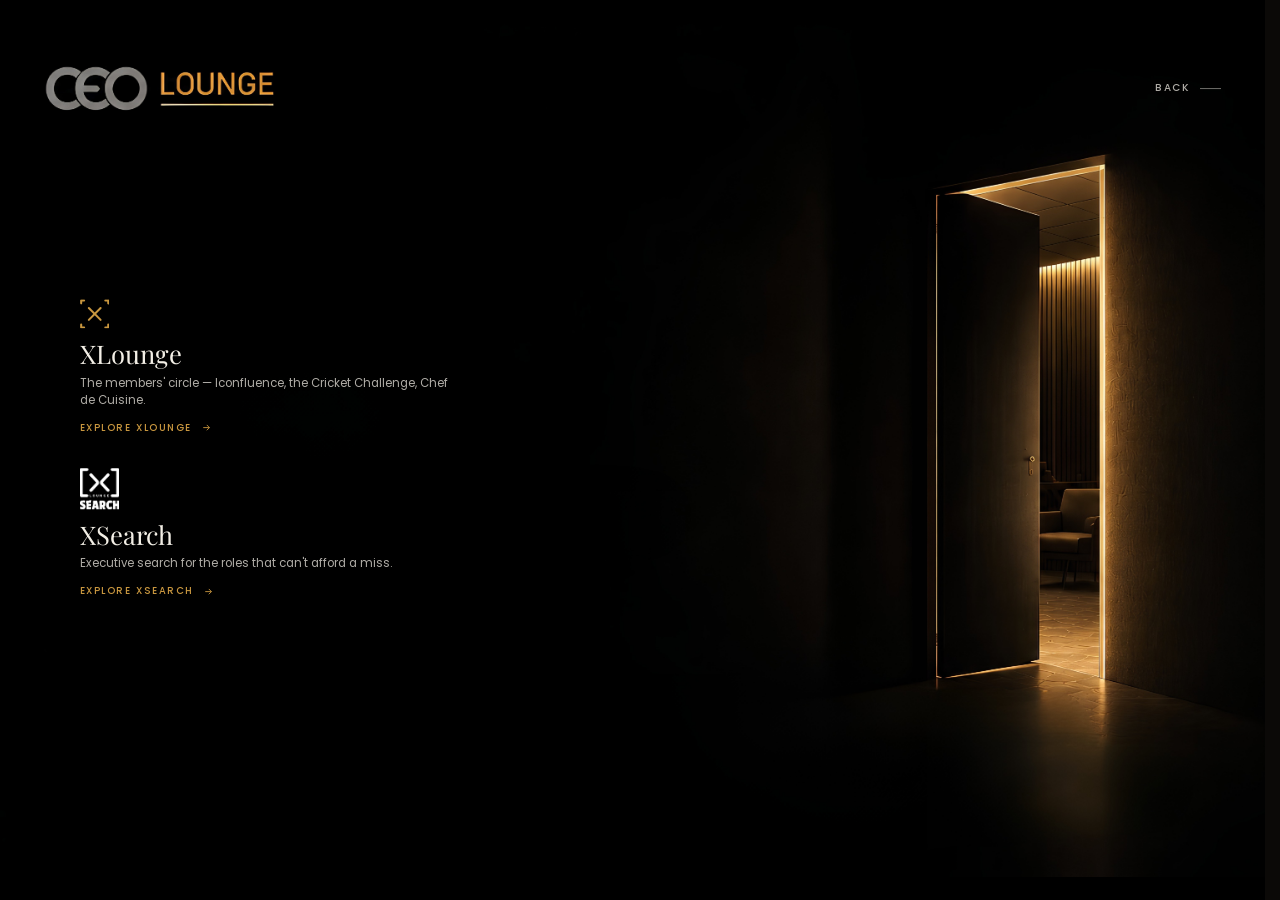
==== enter.html @ 757ca711 "Add CEO Lounge site: landing, enter, XLounge, XSearch Static four-page site with no build step.  The" ====
<!DOCTYPE html>
<html lang="en">
<head>
<meta charset="UTF-8">
<meta name="viewport" content="width=device-width, initial-scale=1.0">
<title>Enter — CEO Lounge</title>
<meta name="description" content="Choose XLounge for the members' circle, or XSearch for executive hiring.">
<link rel="preconnect" href="https://fonts.googleapis.com">
<link rel="preconnect" href="https://fonts.gstatic.com" crossorigin>
<link href="https://fonts.googleapis.com/css2?family=Playfair+Display:wght@400;500;600&family=Poppins:wght@400;500;600;700;800&display=swap" rel="stylesheet">
<link rel="stylesheet" href="css/style.css?v=10">
</head>
<body class="landing-body enter-body">

<div class="stage">
  <div class="stage-inner">

    <img class="stage-art" src="assets/images/page-bg.png" alt="CEO Lounge — a door standing open onto a lit lounge.">

    <div class="art-topbar art-topbar--enter">
      <a href="index.html" class="art-contact">Back</a>
    </div>

    <div class="choose-overlay">

      <a href="xlounge.html" class="choice">
        <span class="choice-mark">
          <svg viewBox="0 0 100 100" fill="none" stroke="currentColor" stroke-width="7" stroke-linecap="round" stroke-linejoin="round" aria-hidden="true">
            <path d="M14 4 L4 4 L4 14"/><path d="M86 4 L96 4 L96 14"/><path d="M4 86 L4 96 L14 96"/><path d="M96 86 L96 96 L86 96"/>
            <path d="M30 30 L70 70"/><path d="M70 30 L30 70"/>
          </svg>
        </span>
        <span class="choice-name">XLounge</span>
        <span class="choice-desc">The members' circle — Iconfluence, the Cricket Challenge, Chef de Cuisine.</span>
        <span class="choice-cta">Explore XLounge
          <svg viewBox="0 0 24 24" fill="none" stroke="currentColor" stroke-width="2" aria-hidden="true"><path d="M5 12h14M13 6l6 6-6 6"/></svg>
        </span>
      </a>

      <a href="xsearch.html" class="choice">
        <span class="choice-mark">
          <img src="assets/images/logo/xsearch-logo.png" alt="">
        </span>
        <span class="choice-name">XSearch</span>
        <span class="choice-desc">Executive search for the roles that can't afford a miss.</span>
        <span class="choice-cta">Explore XSearch
          <svg viewBox="0 0 24 24" fill="none" stroke="currentColor" stroke-width="2" aria-hidden="true"><path d="M5 12h14M13 6l6 6-6 6"/></svg>
        </span>
      </a>

    </div>

  </div>
</div>

<script src="js/main.js?v=3"></script>
</body>
</html>
---- css/style.css ----
/* ==========================================================================
   CEO LOUNGE — design system
   Dark, brass-gold, editorial. Shared across every page in this project.
   ========================================================================== */

:root {
  --ink: #0b0907;
  --ink-2: #16120d;
  --ink-3: #201a13;
  --gold: #c9973f;
  --gold-soft: rgba(201, 151, 63, 0.35);
  --paper: #f3efe6;
  --paper-dim: rgba(243, 239, 230, 0.72);
  --paper-faint: rgba(243, 239, 230, 0.45);
  --gray: #9d998f;

  --font-serif: 'Playfair Display', Georgia, 'Times New Roman', serif;
  --font-sans: 'Poppins', 'Inter', -apple-system, BlinkMacSystemFont, sans-serif;

  --container: 1180px;

  /* Usable viewport width, which the artwork is sized from. `scrollbar-gutter:
     stable` on <html> above makes this consistent between pages that scroll
     and pages that don't — without it the landing measured ~15px wider than
     XLounge/XSearch and rendered the artwork ~3% larger. */
  --vw: 100vw;
}

* , *::before, *::after { box-sizing: border-box; }
/* Reserve the scrollbar gutter on every page, including the ones that don't
   scroll. Otherwise a non-scrolling page (the landing) has ~15px more usable
   width than a scrolling one (XLounge/XSearch), and the artwork — which is
   sized from that width — renders ~3% larger there. `overflow: hidden` still
   makes an element a scroll container, so the gutter is reserved there too. */
html { scroll-behavior: smooth; scrollbar-gutter: stable; }
body {
  margin: 0;
  background: var(--ink);
  color: var(--paper);
  font-family: var(--font-sans);
  font-size: 16px;
  line-height: 1.6;
  -webkit-font-smoothing: antialiased;
}
a { color: inherit; text-decoration: none; }
img, svg { max-width: 100%; display: block; }
h1, h2, h3, h4 { margin: 0; font-weight: 400; }
p { margin: 0; }
button { font-family: inherit; }

.container {
  max-width: var(--container);
  margin: 0 auto;
  padding: 0 32px;
}

/* On the artwork pages the container is left-aligned to the artwork's own
   text column instead of being centred in the viewport, so copy starts in
   the same place as the baked text on the landing. The indent already
   accounts for the container's 32px padding. */
.site-bg .container {
  margin-left: var(--content-indent);
  margin-right: 0;
  max-width: min(var(--container), calc(100% - var(--content-indent)));
}

/* ---------- shared background — the branded door artwork ----------
   Every page except the landing sits on this, laid out to match the landing
   and enter screens exactly: same fit, and centred in the first viewport
   rather than anchored to a corner, so the baked CEO LOUNGE mark lands at
   the same place on all four pages. Because the artwork's left two-thirds is
   pure black (measured max luminance 3-5), no scrim is needed for
   legibility — and a scrim would have dimmed the baked logo. Contrast for
   content that lands over the lit doorway is handled per component instead
   (cards, rows and bands carry their own translucent backing). */
.site-bg {
  position: relative;
  min-height: 100vh;
  background: #030202;
  overflow: hidden;
  /* The rendered artwork box — the SAME fit the landing uses, so the door
     reads at an identical size on every page. */
  --art-w: min(var(--vw), calc(100vh * 1.499));
  --art-h: min(100vh, calc(var(--vw) / 1.499));
  /* Where the artwork's own copy begins: 6.8% in from its left edge, the
     same margin the baked text on the landing sits at. Content is indented
     to this line so type starts in the same column across all pages. */
  --content-left: calc((100% - var(--art-w)) / 2 + var(--art-w) * 0.068);
  --content-indent: max(0px, calc(var(--content-left) - 32px));
  /* One typographic unit = 1% of the artwork width, floored so body copy
     stays readable on small screens. Shared with the landing/enter stage. */
  --u: max(10px, calc(var(--art-w) / 100));
}
/* The artwork sits in the first viewport and scrolls away with the page. It
   is deliberately NOT viewport-fixed: the baked logo would otherwise stay
   pinned in the corner and collide with content scrolling past it. */
.site-bg::before {
  content: '';
  position: absolute;
  top: calc((100vh - var(--art-h)) / 2);
  left: calc((100% - var(--art-w)) / 2);
  width: var(--art-w);
  height: var(--art-h);
  z-index: 0;
  background-image: url('../assets/images/page-bg.png');
  background-size: 100% 100%;   /* box ratio equals the image ratio */
  background-position: left top;
  background-repeat: no-repeat;
  pointer-events: none;
}
/* The artwork's bottom and right edges carry the lit floor and doorway
   (measured max luminance 251, against 1 on the left), so fitting the whole
   image would end it in a hard bright cut against the page black. Fade both
   of those edges out; the left and top edges are already black. */
.site-bg::after {
  content: '';
  position: absolute;
  top: calc((100vh - var(--art-h)) / 2);
  left: calc((100% - var(--art-w)) / 2);
  width: var(--art-w);
  height: var(--art-h);
  z-index: 0;
  pointer-events: none;
  background:
    linear-gradient(180deg, rgba(3,2,2,0) calc(100% - 96px), #030202 100%),
    linear-gradient(90deg, rgba(3,2,2,0) calc(100% - 88px), #030202 100%);
}

/* ---------- real XSearch logo (white lockup, for dark grounds) ----------
   Sits in the hero, not the top-left corner: the baked CEO LOUNGE mark in
   the background artwork already owns that spot. */
.xsearch-logo img { height: 64px; width: auto; }
.xsearch-logo--hero { display: inline-block; margin-bottom: 26px; }
.xsearch-logo--hero img { height: max(64px, 6.4em); }   /* tracks the hero's --u */
.choose-mark--img img { height: 96px; width: auto; }

/* ==========================================================================
   LANDING — full-bleed composed artwork.
   All headline copy lives inside the image; only the Enter and Contact
   links are real DOM. The stage below reproduces `object-fit: cover`
   geometry as a real box, so overlay links stay locked to the artwork
   at every viewport size instead of drifting as the image crops.
   ========================================================================== */
:root { --art-ar: 1.499; }         /* 1535 / 1024 */

html:has(.landing-body), .landing-body { height: 100%; overflow: hidden; }

.stage {
  position: absolute;
  inset: 0;
  /* Matches the artwork's own perimeter, which is pure black (measured max
     luminance 1-13 on all four edges), so the fit is seamless. */
  background: #000;
  overflow: hidden;
}
.stage-inner {
  position: absolute;
  top: 50%;
  left: 50%;
  transform: translate(-50%, -50%);
  /* Fit the whole artwork: never crop, because every word of copy is baked
     into the image. A `cover` fill would slice the logo and the feature row
     off on a 16:9 display. */
  width: min(var(--vw), calc(100vh * var(--art-ar)));
  height: min(100vh, calc(var(--vw) / var(--art-ar)));
  /* 1% of artwork width — overlay links size in em so they scale with the art.
     Floored at 9px so Enter/Contact stay legible when the artwork is small. */
  font-size: max(9px, calc(min(var(--vw), 100vh * var(--art-ar)) / 100));
}
.stage-art {
  width: 100%;
  height: 100%;
  display: block;
  object-fit: fill; /* box ratio equals the image ratio, so no distortion */
}

/* --- overlay links, positioned in % of the artwork --- */
.art-topbar {
  position: absolute;
  top: 4.4%;
  left: 4%;
  right: 4%;
  height: 5.8%;
  display: flex;
  align-items: center;
  justify-content: flex-end;
}
.art-contact {
  font-family: var(--font-sans);
  font-weight: 500;
  font-size: 0.8em;
  letter-spacing: 0.18em;
  text-transform: uppercase;
  color: var(--paper-dim);
  display: inline-flex;
  align-items: center;
  gap: 0.85em;
  transition: color 0.2s ease;
}
.art-contact::after {
  content: '';
  width: 2.1em;
  height: 1px;
  background: var(--paper-faint);
  transition: background 0.2s ease;
}
.art-contact:hover { color: var(--gold); }
.art-contact:hover::after { background: var(--gold); }

.art-enter {
  position: absolute;
  left: 6.8%;
  top: 70%;
  font-family: var(--font-sans);
  font-weight: 500;
  font-size: 0.85em;
  letter-spacing: 0.28em;
  text-transform: uppercase;
  color: var(--gold);
  display: inline-flex;
  align-items: center;
  gap: 1.2em;
  padding-bottom: 0.6em;
  border-bottom: 1px solid var(--gold-soft);
  transition: gap 0.2s ease, border-color 0.2s ease;
}
.art-enter svg { width: 1.25em; height: 1.25em; }
.art-enter:hover { gap: 1.7em; border-color: var(--gold); }

.art-topbar a:focus-visible,
.art-enter:focus-visible { outline: 2px solid var(--gold); outline-offset: 6px; }

/* ---------- header / logo lockup ---------- */
/* The CEO LOUNGE mark is baked into the background artwork, so the header
   carries only its right-hand links. The baked mark's vertical centre sits
   at 7.6% of the artwork's height — and the artwork scales with the
   viewport — so the header is padded off that same measure, keeping the
   links on the logo's optical line at every aspect ratio. */
.site-header {
  position: relative;
  z-index: 3;
  /* --art-h is inherited from .site-bg, so the links track the artwork's
     rendered height. The artwork is centred in the first viewport, so the
     offset above it counts toward the baked logo's line as well. */
  padding: calc((100vh - var(--art-h)) / 2 + var(--art-h) * 0.0762 - 10px) 0 26px;
}
.site-header .container {
  display: flex;
  align-items: center;
  justify-content: flex-end;
  gap: 28px;
}
.brand-ceo {
  display: inline-flex;
  align-items: baseline;
  gap: 12px;
}
.brand-ceo .mark {
  font-family: var(--font-sans);
  font-weight: 800;
  font-size: 1.6rem;
  letter-spacing: 0.01em;
  color: var(--gray);
}
.brand-ceo .word {
  font-family: var(--font-sans);
  font-weight: 500;
  font-size: 0.95rem;
  letter-spacing: 0.3em;
  color: var(--gold);
  border-bottom: 1px solid var(--gold);
  padding-bottom: 4px;
}
.top-link {
  font-family: var(--font-sans);
  font-size: 0.75rem;
  font-weight: 500;
  letter-spacing: 0.18em;
  text-transform: uppercase;
  color: var(--paper-dim);
  display: inline-flex;
  align-items: center;
  gap: 12px;
  transition: color 0.2s ease;
}
.top-link::after {
  content: '';
  width: 26px; height: 1px;
  background: var(--paper-faint);
}
.top-link:hover { color: var(--gold); }
.top-link:hover::after { background: var(--gold); }
.top-link--back::after { display: none; content: none; }
.top-link--back::before {
  content: '\2190';
  margin-right: -2px;
}
.top-nav { display: flex; align-items: center; gap: 32px; }

/* ---------- brand mark: bracket-X, tinted per sub-brand ---------- */
.brand-mark {
  display: inline-flex;
  align-items: center;
  gap: 12px;
}
.brand-mark .mark-glyph { width: 32px; height: 32px; flex-shrink: 0; }
.brand-mark .mark-glyph svg { width: 100%; height: 100%; }
.brand-mark .mark-word {
  font-family: var(--font-sans);
  font-weight: 500;
  font-size: 0.95rem;
  letter-spacing: 0.28em;
  text-transform: uppercase;
}
.brand-mark--gold { color: var(--gold); }
.brand-mark--white { color: var(--paper); }

/* ---------- hero ----------
   Hero type is sized in `em` off --u (1% of the artwork width), the same
   unit the landing's baked headline was set at, so the headline matches
   across pages instead of running ~50% larger from its old 5vw rule. The
   max() floors keep everything readable once the artwork gets small. */
.hero {
  position: relative;
  min-height: 82vh;
  display: flex;
  flex-direction: column;
  justify-content: center;
  font-size: var(--u);
}
.hero .container { position: relative; z-index: 1; padding: 40px 32px 64px; }
.hero-eyebrow {
  font-family: var(--font-sans);
  font-size: max(0.7rem, 0.75em);
  letter-spacing: 0.22em;
  text-transform: uppercase;
  color: var(--gold);
  margin-bottom: 20px;
  display: block;
}
.hero h1 {
  font-family: var(--font-serif);
  font-size: max(2rem, 4em);
  line-height: 1.14;
  max-width: 15ch;
  color: var(--paper);
  margin-bottom: 26px;
}
.hero h1 .accent { color: var(--gold); display: block; }
.hero-rule { width: 46px; height: 1px; background: rgba(243,239,230,0.3); margin-bottom: 24px; }
.hero .lede {
  max-width: 48ch;
  color: var(--paper-dim);
  font-size: max(1rem, 1.15em);
  margin-bottom: 40px;
}
.enter-link {
  font-family: var(--font-sans);
  font-weight: 500;
  font-size: max(0.75rem, 0.8em);
  letter-spacing: 0.28em;
  text-transform: uppercase;
  color: var(--gold);
  display: inline-flex;
  align-items: center;
  gap: 16px;
  padding-bottom: 8px;
  border-bottom: 1px solid var(--gold-soft);
  transition: gap 0.2s ease, border-color 0.2s ease;
}
.enter-link:hover { gap: 22px; border-color: var(--gold); }
.enter-link svg { width: 16px; height: 16px; }

/* ---------- four-up feature row (home) ---------- */
.feature-row {
  position: relative;
  z-index: 1;
  border-top: 1px solid rgba(243,239,230,0.1);
  padding: 34px 32px;
  display: grid;
  grid-template-columns: repeat(4, 1fr);
  gap: 36px;
}
.feature-row.container { padding-left: 32px; padding-right: 32px; }
.feature {
  display: flex;
  gap: 14px;
  align-items: flex-start;
}
.feature .f-icon { color: var(--gold); flex-shrink: 0; width: 20px; height: 20px; margin-top: 3px; }
.feature h4 {
  font-family: var(--font-sans);
  font-size: 0.72rem;
  letter-spacing: 0.16em;
  text-transform: uppercase;
  color: var(--gold);
  margin-bottom: 8px;
}
.feature p { font-size: 0.85rem; color: var(--paper-faint); }
@media (max-width: 900px) { .feature-row { grid-template-columns: repeat(2, 1fr); } }
@media (max-width: 560px) { .feature-row { grid-template-columns: 1fr; } }

/* ---------- XLounge: initiative logo row ---------- */
.initiative-row {
  position: relative;
  z-index: 1;
  border-top: 1px solid rgba(243,239,230,0.1);
  background: rgba(6,5,4,0.58);
}
.initiative-row .container {
  display: grid;
  grid-template-columns: repeat(4, 1fr);
  padding: 0 32px;
}
.initiative-item {
  display: flex;
  align-items: center;
  gap: 14px;
  padding: 30px 22px;
  border-left: 1px solid rgba(243,239,230,0.1);
  transition: background 0.15s ease;
}
.initiative-item:first-child { border-left: none; padding-left: 0; }
.initiative-item:hover { background: rgba(201,151,63,0.06); }
.initiative-item .init-icon { color: var(--gold); flex-shrink: 0; width: 26px; height: 26px; }
.initiative-item .init-text h4 {
  font-family: var(--font-sans);
  font-size: 0.72rem;
  letter-spacing: 0.14em;
  text-transform: uppercase;
  color: var(--paper);
  margin-bottom: 4px;
}
.initiative-item .init-text span {
  display: block;
  font-size: 0.62rem;
  letter-spacing: 0.1em;
  text-transform: uppercase;
  color: var(--paper-faint);
}
@media (max-width: 900px) {
  .initiative-row .container { grid-template-columns: repeat(2, 1fr); padding: 0 32px; }
  .initiative-item:nth-child(3) { border-left: none; }
}
@media (max-width: 560px) {
  .initiative-row .container { grid-template-columns: 1fr; }
  .initiative-item { border-left: none !important; border-top: 1px solid rgba(243,239,230,0.1); padding-left: 0; }
  .initiative-item:first-child { border-top: none; }
}

/* ---------- sections below the fold ---------- */
section.block { padding: 96px 0; position: relative; z-index: 1; }
.block-head { max-width: 60ch; margin-bottom: 48px; }
.eyebrow {
  font-family: var(--font-sans);
  font-size: 0.72rem;
  letter-spacing: 0.2em;
  text-transform: uppercase;
  color: var(--gold);
  display: inline-flex;
  align-items: center;
  gap: 12px;
  margin-bottom: 18px;
}
.eyebrow::before { content: ''; width: 26px; height: 1px; background: var(--gold); }
.block-head h2 {
  font-family: var(--font-serif);
  font-size: clamp(1.7rem, 3.2vw, 2.5rem);
  color: var(--paper);
  margin-bottom: 16px;
}
.block-head p { color: var(--paper-dim); font-size: 1.02rem; max-width: 62ch; }

.grid { display: grid; gap: 26px; }
.grid-3 { grid-template-columns: repeat(3, 1fr); }
.grid-4 { grid-template-columns: repeat(4, 1fr); }
@media (max-width: 900px) { .grid-3, .grid-4 { grid-template-columns: repeat(2, 1fr); } }
@media (max-width: 560px) { .grid-3, .grid-4 { grid-template-columns: 1fr; } }

.card {
  background: rgba(6,5,4,0.62);
  border: 1px solid rgba(243,239,230,0.1);
  border-radius: 2px;
  padding: 30px;
}
.card h3 { font-family: var(--font-sans); font-weight: 600; font-size: 1.05rem; color: var(--paper); margin-bottom: 12px; }
.card p { color: var(--paper-dim); font-size: 0.92rem; }

/* ---------- pillar row (XSearch approach) ---------- */
.pillar-row {
  position: relative;
  z-index: 1;
  border-top: 1px solid rgba(243,239,230,0.1);
  background: rgba(6,5,4,0.52);
  padding: 32px 32px 24px;
  display: grid;
  grid-template-columns: repeat(4, 1fr);
  gap: 32px;
  margin-top: 48px;
}
.pillar { display: flex; gap: 14px; align-items: flex-start; }
.pillar .p-icon { color: var(--gold); flex-shrink: 0; width: 20px; height: 20px; margin-top: 3px; }
.pillar h4 { font-family: var(--font-sans); font-size: 0.72rem; letter-spacing: 0.16em; text-transform: uppercase; color: var(--gold); margin-bottom: 8px; }
.pillar p { font-size: 0.85rem; color: var(--paper-faint); }
@media (max-width: 900px) { .pillar-row { grid-template-columns: repeat(2, 1fr); } }
@media (max-width: 560px) { .pillar-row { grid-template-columns: 1fr; } }

/* ---------- buttons ---------- */
.btn {
  display: inline-flex;
  align-items: center;
  gap: 10px;
  padding: 15px 30px;
  font-family: var(--font-sans);
  font-size: 0.75rem;
  font-weight: 500;
  letter-spacing: 0.16em;
  text-transform: uppercase;
  border: 1px solid transparent;
  border-radius: 2px;
  cursor: pointer;
  transition: transform 0.15s ease, background 0.15s ease, color 0.15s ease, border-color 0.15s ease;
}
.btn-primary { background: var(--gold); color: var(--ink); }
.btn-primary:hover { background: #d9a94f; transform: translateY(-1px); }
.btn-outline { background: transparent; color: var(--paper); border-color: rgba(243,239,230,0.35); }
.btn-outline:hover { border-color: var(--gold); color: var(--gold); transform: translateY(-1px); }
.actions { display: flex; gap: 16px; flex-wrap: wrap; }

/* ---------- CTA band ---------- */
.cta-band {
  position: relative;
  z-index: 1;
  background: rgba(22,18,13,0.72);
  border-top: 1px solid rgba(243,239,230,0.08);
  padding: 88px 0;
  text-align: center;
}
.cta-band h2 { font-family: var(--font-serif); font-size: clamp(1.6rem, 3.4vw, 2.3rem); color: var(--paper); max-width: 22ch; margin: 0 auto 32px; }
.cta-band .eyebrow { justify-content: center; }

/* ---------- footer ---------- */
.site-footer {
  position: relative;
  z-index: 1;
  padding: 32px 0;
  border-top: 1px solid rgba(243,239,230,0.08);
  background: rgba(6,5,4,0.62);
}
.site-footer .container {
  display: flex;
  align-items: center;
  justify-content: space-between;
  flex-wrap: wrap;
  gap: 16px;
  font-size: 0.8rem;
  color: var(--paper-faint);
}
.site-footer a { color: var(--gold); }

/* ==========================================================================
   CHOOSE SCREEN (enter.html)
   Built on the landing page's stage, so the artwork sits at exactly the same
   size and position on both — same fit, same centring, so the baked logo
   lands in the same place. The choices are laid straight onto the artwork's
   black left field with NO panel fill behind them: any translucent backing
   tints the photograph and discolours it.
   ========================================================================== */

/* This artwork's baked logo centres at 7.62% of its height (the landing's is
   at 7.3%), so the top bar gets its own offset here. */
.art-topbar--enter { top: 4.72%; }

/* Slightly higher type floor than the landing, whose copy is baked into the
   image — this page's copy is live text and has to stay readable. The floor
   only bites on small viewports, where it makes the overlay large relative
   to the artwork, so the spacing below is kept tight to compensate. */
.enter-body .stage-inner {
  font-size: max(10px, calc(min(var(--vw), 100vh * var(--art-ar)) / 100));
}

.choose-overlay {
  position: absolute;
  left: 6.8%;
  top: 50%;
  transform: translateY(-50%);
  width: 60%;
  display: flex;
  flex-direction: column;
  gap: 2.4em;
}
.choice { display: block; }
.choice-mark { display: block; margin-bottom: 0.85em; color: var(--gold); }
.choice-mark svg { width: 2.3em; height: 2.3em; display: block; }
.choice-mark img { height: 3.2em; width: auto; display: block; }
.choice-name {
  display: block;
  font-family: var(--font-serif);
  font-size: 2em;
  line-height: 1.1;
  color: var(--paper);
  margin-bottom: 0.3em;
}
.choice-desc {
  display: block;
  font-size: 0.9em;
  line-height: 1.45;
  color: var(--paper-dim);
  max-width: 32em;
  margin-bottom: 0.7em;
}
.choice-cta {
  display: inline-flex;
  align-items: center;
  gap: 0.9em;
  font-size: 0.76em;
  font-weight: 500;
  letter-spacing: 0.16em;
  text-transform: uppercase;
  color: var(--gold);
  transition: gap 0.2s ease;
}
.choice-cta svg { width: 1.1em; height: 1.1em; }
.choice:hover .choice-cta { gap: 1.5em; }
.choice:hover .choice-name { color: var(--gold); }
.choice:focus-visible { outline: 2px solid var(--gold); outline-offset: 10px; }

.text-center { text-align: center; }
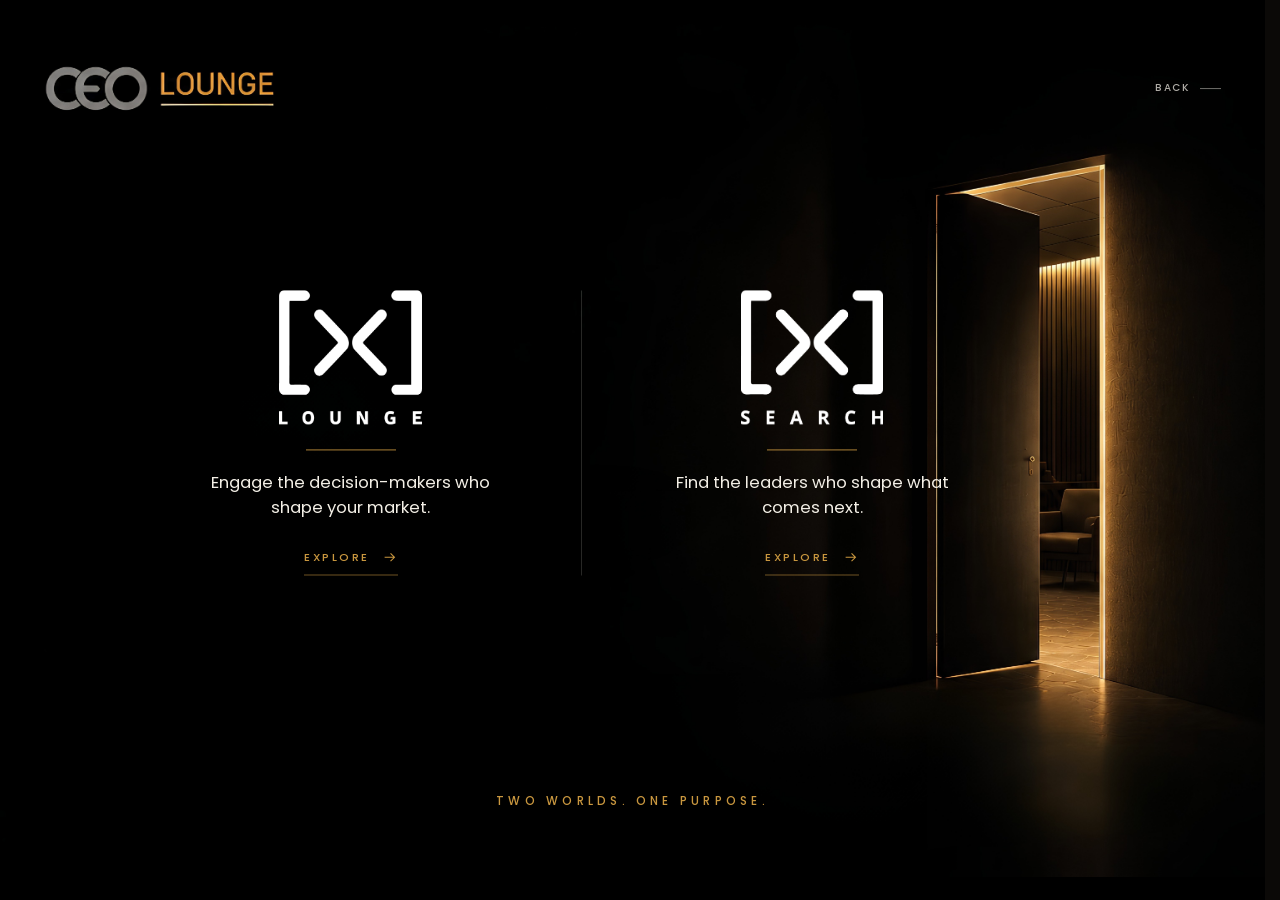
==== commit dbe8f317: "Redesign enter and X Lounge pages to the new brand direction Enter screen: two panels split across t" ====
--- a/enter.html
+++ b/enter.html
@@ -4,11 +4,11 @@
 <meta charset="UTF-8">
 <meta name="viewport" content="width=device-width, initial-scale=1.0">
 <title>Enter — CEO Lounge</title>
-<meta name="description" content="Choose XLounge for the members' circle, or XSearch for executive hiring.">
+<meta name="description" content="Two worlds. One purpose. X Lounge engages the decision-makers who shape your market; X Search finds the leaders who shape what comes next.">
 <link rel="preconnect" href="https://fonts.googleapis.com">
 <link rel="preconnect" href="https://fonts.gstatic.com" crossorigin>
 <link href="https://fonts.googleapis.com/css2?family=Playfair+Display:wght@400;500;600&family=Poppins:wght@400;500;600;700;800&display=swap" rel="stylesheet">
-<link rel="stylesheet" href="css/style.css?v=10">
+<link rel="stylesheet" href="css/style.css?v=11">
 </head>
 <body class="landing-body enter-body">
 
@@ -21,34 +21,29 @@
       <a href="index.html" class="art-contact">Back</a>
     </div>
 
-    <div class="choose-overlay">
+    <div class="split">
 
-      <a href="xlounge.html" class="choice">
-        <span class="choice-mark">
-          <svg viewBox="0 0 100 100" fill="none" stroke="currentColor" stroke-width="7" stroke-linecap="round" stroke-linejoin="round" aria-hidden="true">
-            <path d="M14 4 L4 4 L4 14"/><path d="M86 4 L96 4 L96 14"/><path d="M4 86 L4 96 L14 96"/><path d="M96 86 L96 96 L86 96"/>
-            <path d="M30 30 L70 70"/><path d="M70 30 L30 70"/>
-          </svg>
-        </span>
-        <span class="choice-name">XLounge</span>
-        <span class="choice-desc">The members' circle — Iconfluence, the Cricket Challenge, Chef de Cuisine.</span>
-        <span class="choice-cta">Explore XLounge
-          <svg viewBox="0 0 24 24" fill="none" stroke="currentColor" stroke-width="2" aria-hidden="true"><path d="M5 12h14M13 6l6 6-6 6"/></svg>
+      <a href="xlounge.html" class="split-choice">
+        <img class="split-logo" src="assets/images/logo/xlounge-logo-white.png" alt="X Lounge">
+        <span class="split-rule"></span>
+        <span class="split-desc">Engage the decision-makers who shape your market.</span>
+        <span class="split-cta">Explore
+          <svg viewBox="0 0 24 24" fill="none" stroke="currentColor" stroke-width="1.6" aria-hidden="true"><path d="M4 12h15M13 6l6 6-6 6"/></svg>
         </span>
       </a>
 
-      <a href="xsearch.html" class="choice">
-        <span class="choice-mark">
-          <img src="assets/images/logo/xsearch-logo.png" alt="">
-        </span>
-        <span class="choice-name">XSearch</span>
-        <span class="choice-desc">Executive search for the roles that can't afford a miss.</span>
-        <span class="choice-cta">Explore XSearch
-          <svg viewBox="0 0 24 24" fill="none" stroke="currentColor" stroke-width="2" aria-hidden="true"><path d="M5 12h14M13 6l6 6-6 6"/></svg>
+      <a href="xsearch.html" class="split-choice">
+        <img class="split-logo" src="assets/images/logo/xsearch-logo-white.png" alt="X Search">
+        <span class="split-rule"></span>
+        <span class="split-desc">Find the leaders who shape what comes next.</span>
+        <span class="split-cta">Explore
+          <svg viewBox="0 0 24 24" fill="none" stroke="currentColor" stroke-width="1.6" aria-hidden="true"><path d="M4 12h15M13 6l6 6-6 6"/></svg>
         </span>
       </a>
 
     </div>
+
+    <p class="split-tagline">Two worlds. One purpose.</p>
 
   </div>
 </div>
--- a/css/style.css
+++ b/css/style.css
@@ -579,50 +579,241 @@
   font-size: max(10px, calc(min(var(--vw), 100vh * var(--art-ar)) / 100));
 }
 
-.choose-overlay {
+/* Two panels split across the artwork, divided down the middle. Everything
+   is sized in em off the stage's --u so the whole composition scales with
+   the artwork, exactly as the landing's baked copy does. */
+/* Inset from the right so the SEARCH panel's copy stays clear of the lit
+   doorway, which begins around 73% across the artwork. */
+.split {
   position: absolute;
-  left: 6.8%;
-  top: 50%;
+  left: 10%;
+  right: 18%;
+  top: 48%;
   transform: translateY(-50%);
-  width: 60%;
+  display: grid;
+  grid-template-columns: 1fr 1fr;
+}
+.split-choice {
   display: flex;
   flex-direction: column;
-  gap: 2.4em;
-}
-.choice { display: block; }
-.choice-mark { display: block; margin-bottom: 0.85em; color: var(--gold); }
-.choice-mark svg { width: 2.3em; height: 2.3em; display: block; }
-.choice-mark img { height: 3.2em; width: auto; display: block; }
-.choice-name {
+  align-items: center;
+  text-align: center;
+  padding: 0 5%;
+}
+.split-choice + .split-choice { border-left: 1px solid rgba(243,239,230,0.16); }
+.split-logo {
+  height: 10.5em;
+  width: auto;
+  transition: transform 0.25s ease;
+}
+.split-choice:hover .split-logo { transform: translateY(-3px); }
+.split-rule {
   display: block;
+  width: 7em;
+  height: 1px;
+  background: var(--gold);
+  margin: 1.9em 0 1.7em;
+  opacity: 0.85;
+}
+.split-desc {
+  display: block;
+  font-size: max(13px, 1.3em);
+  line-height: 1.5;
+  color: var(--paper);
+  max-width: 17em;
+}
+/* margin-top:auto pins both links to the bottom of the (equal-height) grid
+   rows, so they stay on one line even when the two descriptions wrap to
+   different line counts. */
+.split-cta {
+  display: inline-flex;
+  align-items: center;
+  gap: 1.1em;
+  margin-top: auto;
+  padding-top: 2.4em;
+  padding-bottom: 0.7em;
+  border-bottom: 1px solid rgba(201,151,63,0.55);
+  font-size: max(11px, 0.88em);
+  font-weight: 500;
+  letter-spacing: 0.22em;
+  text-transform: uppercase;
+  color: var(--gold);
+  transition: gap 0.2s ease, border-color 0.2s ease;
+}
+.split-cta svg { width: 1.4em; height: 1.4em; }
+.split-choice:hover .split-cta { gap: 1.7em; border-color: var(--gold); }
+.split-choice:focus-visible { outline: 2px solid var(--gold); outline-offset: 8px; }
+
+.split-tagline {
+  position: absolute;
+  left: 0;
+  right: 0;
+  top: 90%;
+  text-align: center;
+  font-size: max(10px, 0.92em);
+  font-weight: 500;
+  letter-spacing: 0.36em;
+  text-transform: uppercase;
+  color: var(--gold);
+}
+
+@media (max-width: 620px) {
+  .split-logo { height: 8em; }
+  .split-rule { margin: 1.2em 0 1.1em; }
+  .split-cta { padding-top: 1.5em; }
+}
+
+/* ==========================================================================
+   X LOUNGE PAGE
+   ========================================================================== */
+
+/* Small brand lockup above the hero headline */
+.brand-lockup { display: inline-block; margin-bottom: 1.6em; }
+.brand-lockup img { height: max(44px, 4.2em); width: auto; }
+
+.rule-gold {
+  display: block;
+  width: 46px;
+  height: 1px;
+  background: var(--gold);
+  margin-bottom: 22px;
+}
+
+.section-head h2 {
   font-family: var(--font-serif);
-  font-size: 2em;
-  line-height: 1.1;
+  font-size: clamp(1.6rem, 2.6vw, 2.15rem);
   color: var(--paper);
-  margin-bottom: 0.3em;
-}
-.choice-desc {
-  display: block;
-  font-size: 0.9em;
-  line-height: 1.45;
-  color: var(--paper-dim);
-  max-width: 32em;
-  margin-bottom: 0.7em;
-}
-.choice-cta {
-  display: inline-flex;
-  align-items: center;
-  gap: 0.9em;
-  font-size: 0.76em;
+  margin-bottom: 20px;
+  font-weight: 400;
+}
+.section-head p { color: var(--paper-dim); max-width: 46ch; margin-bottom: 1em; }
+.section-head p:last-child { margin-bottom: 0; }
+
+/* ---------- objective: copy beside the radar mark ---------- */
+.objective {
+  display: grid;
+  grid-template-columns: 1.1fr 0.9fr;
+  gap: 56px;
+  align-items: center;
+}
+.radar { display: flex; justify-content: center; }
+.radar svg { width: min(300px, 100%); height: auto; color: var(--gold); }
+@media (max-width: 820px) {
+  .objective { grid-template-columns: 1fr; gap: 36px; }
+  .radar { order: -1; }
+}
+
+/* ---------- Inside X Lounge: four experience cards ---------- */
+.exp-grid { display: grid; grid-template-columns: repeat(4, 1fr); gap: 22px; }
+@media (max-width: 980px) { .exp-grid { grid-template-columns: repeat(2, 1fr); } }
+@media (max-width: 560px) { .exp-grid { grid-template-columns: 1fr; } }
+
+.exp-card {
+  display: flex;
+  flex-direction: column;
+  background: rgba(6,5,4,0.62);
+  border: 1px solid rgba(243,239,230,0.1);
+  border-radius: 2px;
+  overflow: hidden;
+  transition: border-color 0.2s ease, transform 0.2s ease;
+}
+.exp-card:hover { border-color: rgba(201,151,63,0.5); transform: translateY(-2px); }
+.exp-card .shot { aspect-ratio: 16 / 11; overflow: hidden; }
+.exp-card .shot img { width: 100%; height: 100%; object-fit: cover; }
+.exp-card .body { padding: 22px 22px 24px; display: flex; flex-direction: column; flex: 1; }
+.exp-card h3 {
+  font-family: var(--font-sans);
+  font-size: 0.72rem;
+  font-weight: 600;
+  letter-spacing: 0.14em;
+  text-transform: uppercase;
+  color: var(--gold);
+  margin-bottom: 14px;
+}
+.exp-card p { color: var(--paper-dim); font-size: 0.88rem; line-height: 1.55; margin-bottom: 20px; }
+.exp-card .watch {
+  margin-top: auto;
+  display: inline-flex;
+  align-items: center;
+  gap: 10px;
+  font-size: 0.68rem;
   font-weight: 500;
   letter-spacing: 0.16em;
   text-transform: uppercase;
   color: var(--gold);
-  transition: gap 0.2s ease;
-}
-.choice-cta svg { width: 1.1em; height: 1.1em; }
-.choice:hover .choice-cta { gap: 1.5em; }
-.choice:hover .choice-name { color: var(--gold); }
-.choice:focus-visible { outline: 2px solid var(--gold); outline-offset: 10px; }
+  border-bottom: 1px solid rgba(201,151,63,0.45);
+  padding-bottom: 6px;
+  align-self: flex-start;
+  transition: gap 0.2s ease, border-color 0.2s ease;
+}
+.exp-card .watch svg { width: 14px; height: 14px; }
+.exp-card:hover .watch { gap: 16px; border-color: var(--gold); }
+
+/* ---------- format: image beside copy ---------- */
+.format-split {
+  display: grid;
+  grid-template-columns: 1fr 1fr;
+  gap: 56px;
+  align-items: center;
+}
+.format-split .shot { border: 1px solid rgba(243,239,230,0.1); overflow: hidden; }
+.format-split .shot img { width: 100%; height: auto; display: block; }
+@media (max-width: 820px) { .format-split { grid-template-columns: 1fr; gap: 32px; } }
+
+/* ---------- contact panel ---------- */
+.contact-panel {
+  border: 1px solid rgba(201,151,63,0.35);
+  border-radius: 2px;
+  background: rgba(6,5,4,0.55);
+  padding: 40px 44px;
+  display: grid;
+  grid-template-columns: 1fr 1fr;
+  gap: 40px;
+  align-items: center;
+}
+.contact-panel h2 {
+  font-family: var(--font-serif);
+  font-size: clamp(1.4rem, 2.4vw, 1.9rem);
+  color: var(--paper);
+  margin-bottom: 10px;
+  font-weight: 400;
+}
+.contact-panel .sub { color: var(--paper-dim); font-size: 0.92rem; margin-bottom: 22px; }
+.contact-list { display: flex; flex-direction: column; gap: 16px; }
+.contact-list li { display: flex; align-items: center; gap: 14px; color: var(--paper-dim); font-size: 0.92rem; }
+.contact-list svg { width: 17px; height: 17px; color: var(--gold); flex-shrink: 0; }
+.contact-list a { color: var(--paper-dim); }
+.contact-list a:hover { color: var(--gold); }
+@media (max-width: 820px) { .contact-panel { grid-template-columns: 1fr; padding: 32px 28px; } }
+
+.link-arrow {
+  display: inline-flex;
+  align-items: center;
+  gap: 12px;
+  font-size: 0.72rem;
+  font-weight: 500;
+  letter-spacing: 0.18em;
+  text-transform: uppercase;
+  color: var(--gold);
+  border-bottom: 1px solid rgba(201,151,63,0.5);
+  padding-bottom: 7px;
+  transition: gap 0.2s ease, border-color 0.2s ease;
+}
+.link-arrow svg { width: 16px; height: 16px; }
+.link-arrow:hover { gap: 18px; border-color: var(--gold); }
+
+/* ---------- page footer ---------- */
+.page-footer {
+  position: relative;
+  z-index: 1;
+  border-top: 1px solid rgba(243,239,230,0.08);
+  margin-top: 72px;
+  padding: 26px 0;
+  background: rgba(6,5,4,0.62);
+}
+.page-footer .container { display: flex; justify-content: space-between; flex-wrap: wrap; gap: 14px; }
+.page-footer, .page-footer a { font-size: 0.78rem; color: var(--paper-faint); }
+.page-footer a:hover { color: var(--gold); }
+.page-footer .legal { display: flex; gap: 22px; align-items: center; }
 
 .text-center { text-align: center; }
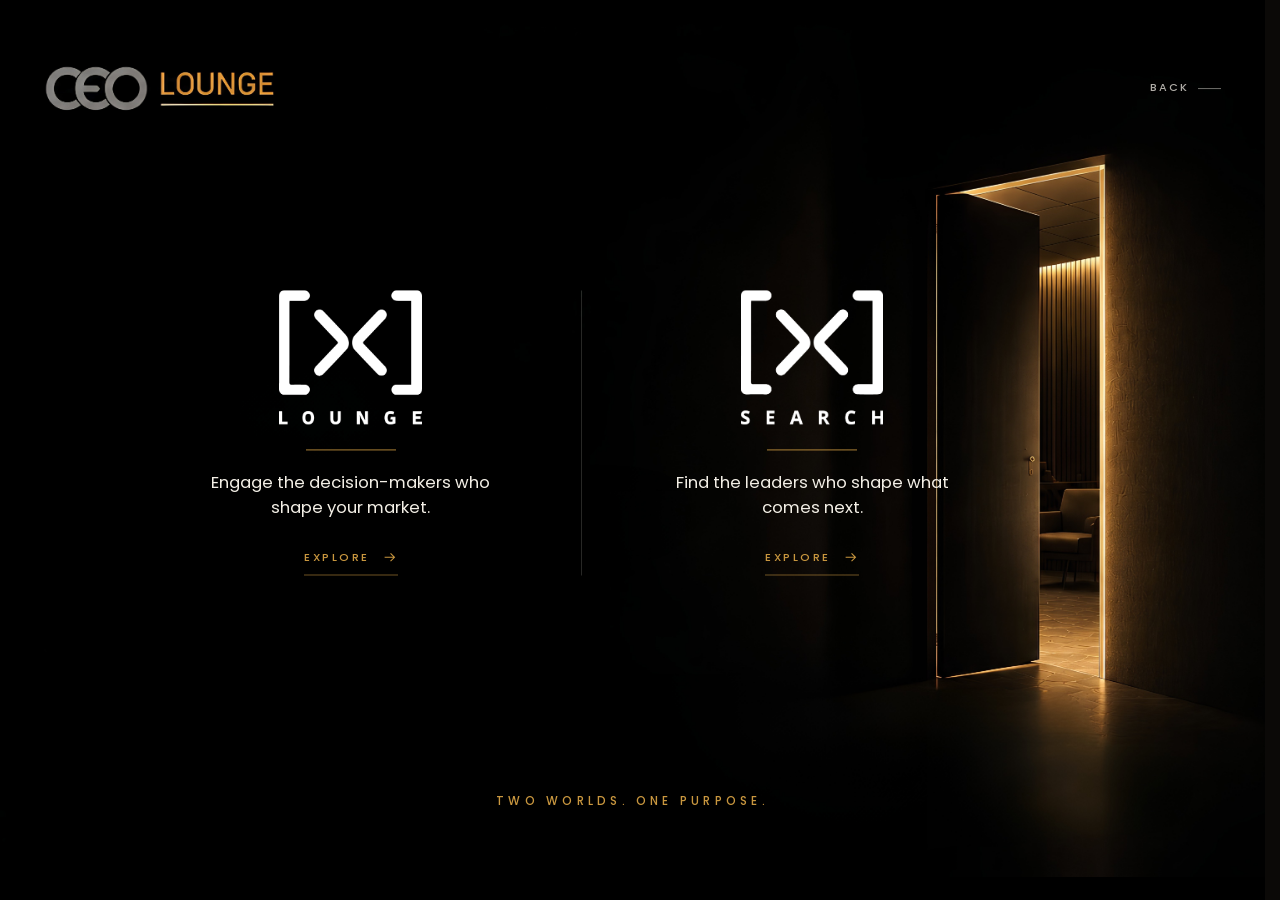
==== commit d867d72e: "Standardise the back link and align the format image to its copy The back link had drifted into two " ====
--- a/enter.html
+++ b/enter.html
@@ -8,7 +8,7 @@
 <link rel="preconnect" href="https://fonts.googleapis.com">
 <link rel="preconnect" href="https://fonts.gstatic.com" crossorigin>
 <link href="https://fonts.googleapis.com/css2?family=Playfair+Display:wght@400;500;600&family=Poppins:wght@400;500;600;700;800&display=swap" rel="stylesheet">
-<link rel="stylesheet" href="css/style.css?v=11">
+<link rel="stylesheet" href="css/style.css?v=14">
 </head>
 <body class="landing-body enter-body">
 
--- a/css/style.css
+++ b/css/style.css
@@ -185,27 +185,9 @@
   align-items: center;
   justify-content: flex-end;
 }
-.art-contact {
-  font-family: var(--font-sans);
-  font-weight: 500;
-  font-size: 0.8em;
-  letter-spacing: 0.18em;
-  text-transform: uppercase;
-  color: var(--paper-dim);
-  display: inline-flex;
-  align-items: center;
-  gap: 0.85em;
-  transition: color 0.2s ease;
-}
-.art-contact::after {
-  content: '';
-  width: 2.1em;
-  height: 1px;
-  background: var(--paper-faint);
-  transition: background 0.2s ease;
-}
-.art-contact:hover { color: var(--gold); }
-.art-contact:hover::after { background: var(--gold); }
+/* The top-right link treatment is defined once, under "top-right nav link"
+   below, and shared by .art-contact (stage pages) and .top-link (content
+   pages) so Back reads identically everywhere. */
 
 .art-enter {
   position: absolute;
@@ -242,13 +224,24 @@
   /* --art-h is inherited from .site-bg, so the links track the artwork's
      rendered height. The artwork is centred in the first viewport, so the
      offset above it counts toward the baked logo's line as well. */
-  padding: calc((100vh - var(--art-h)) / 2 + var(--art-h) * 0.0762 - 10px) 0 26px;
-}
+  padding: calc((100vh - var(--art-h)) / 2 + var(--art-h) * 0.0762) 0 26px;
+  font-size: var(--u);   /* same unit the stage pages size their link from */
+}
+/* Pinned to 4% in from the artwork's right edge — the same inset .art-topbar
+   uses on the landing and enter screens, rather than the content column's
+   right edge, which sits much further left. */
 .site-header .container {
   display: flex;
   align-items: center;
   justify-content: flex-end;
   gap: 28px;
+  max-width: none;
+  margin-right: calc((100% - var(--art-w)) / 2 + var(--art-w) * 0.04);
+  padding-right: 0;   /* the inset above already places it; .container's 32px would add to it */
+  /* The padding above puts the container's top on the baked logo's line;
+     shifting up by half its own height centres it there exactly, whatever
+     the link's rendered height turns out to be. */
+  transform: translateY(-50%);
 }
 .brand-ceo {
   display: inline-flex;
@@ -271,31 +264,36 @@
   border-bottom: 1px solid var(--gold);
   padding-bottom: 4px;
 }
-.top-link {
-  font-family: var(--font-sans);
-  font-size: 0.75rem;
+/* ---------- top-right nav link ----------
+   One treatment for every page: the label followed by a short rule, as in
+   the brand mockups. Both the stage pages (.art-contact) and the content
+   pages (.top-link) use it, and both size off the same artwork-derived unit,
+   so Back sits at the same size and position throughout. */
+.top-link,
+.art-contact {
+  font-family: var(--font-sans);
+  font-size: max(11px, 0.8em);
   font-weight: 500;
   letter-spacing: 0.18em;
   text-transform: uppercase;
   color: var(--paper-dim);
   display: inline-flex;
   align-items: center;
-  gap: 12px;
+  gap: 0.85em;
   transition: color 0.2s ease;
 }
-.top-link::after {
+.top-link::after,
+.art-contact::after {
   content: '';
-  width: 26px; height: 1px;
+  width: 2.1em;
+  height: 1px;
   background: var(--paper-faint);
-}
-.top-link:hover { color: var(--gold); }
-.top-link:hover::after { background: var(--gold); }
-.top-link--back::after { display: none; content: none; }
-.top-link--back::before {
-  content: '\2190';
-  margin-right: -2px;
-}
-.top-nav { display: flex; align-items: center; gap: 32px; }
+  transition: background 0.2s ease;
+}
+.top-link:hover,
+.art-contact:hover { color: var(--gold); }
+.top-link:hover::after,
+.art-contact:hover::after { background: var(--gold); }
 
 /* ---------- brand mark: bracket-X, tinted per sub-brand ---------- */
 .brand-mark {
@@ -750,15 +748,32 @@
 .exp-card:hover .watch { gap: 16px; border-color: var(--gold); }
 
 /* ---------- format: image beside copy ---------- */
+/* The image column stretches to the height of the copy beside it so their
+   top and bottom edges line up; centring instead left it 79px short, inset
+   ~39px at each end. The picture fills that box with `cover`. */
 .format-split {
   display: grid;
   grid-template-columns: 1fr 1fr;
   gap: 56px;
-  align-items: center;
-}
-.format-split .shot { border: 1px solid rgba(243,239,230,0.1); overflow: hidden; }
-.format-split .shot img { width: 100%; height: auto; display: block; }
-@media (max-width: 820px) { .format-split { grid-template-columns: 1fr; gap: 32px; } }
+  align-items: stretch;
+}
+.format-split .shot {
+  border: 1px solid rgba(243,239,230,0.1);
+  overflow: hidden;
+  min-height: 100%;
+}
+.format-split .shot img {
+  width: 100%;
+  height: 100%;
+  object-fit: cover;
+  object-position: center;
+  display: block;
+}
+@media (max-width: 820px) {
+  .format-split { grid-template-columns: 1fr; gap: 32px; }
+  /* stacked: no neighbouring column to match, so give it a fixed ratio */
+  .format-split .shot { min-height: 0; aspect-ratio: 16 / 7; }
+}
 
 /* ---------- contact panel ---------- */
 .contact-panel {
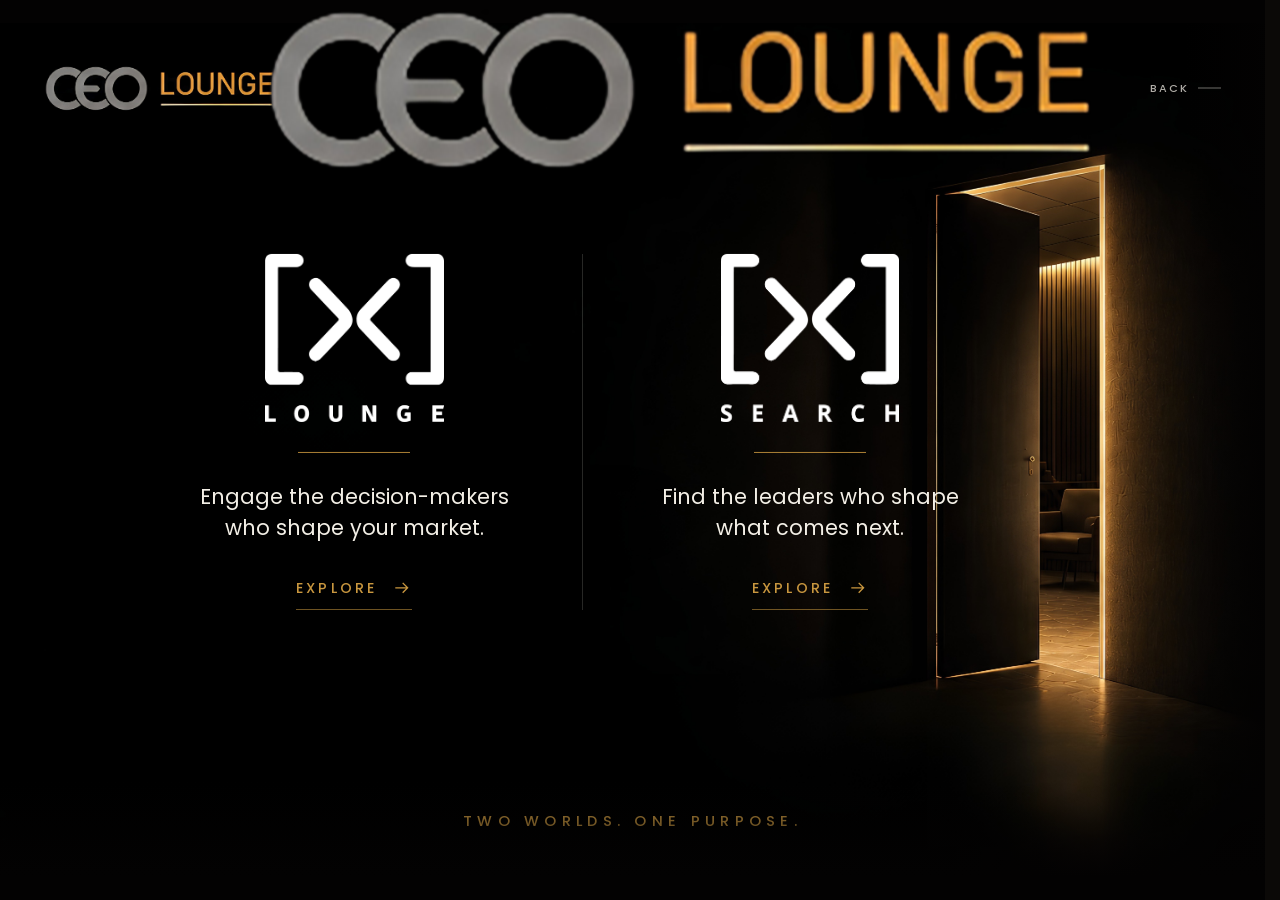
==== commit bc070e35: "Make the CEO Lounge mark a link home and reclaim the dead space Both of these came from the same cau" ====
--- a/enter.html
+++ b/enter.html
@@ -8,44 +8,49 @@
 <link rel="preconnect" href="https://fonts.googleapis.com">
 <link rel="preconnect" href="https://fonts.gstatic.com" crossorigin>
 <link href="https://fonts.googleapis.com/css2?family=Playfair+Display:wght@400;500;600&family=Poppins:wght@400;500;600;700;800&display=swap" rel="stylesheet">
-<link rel="stylesheet" href="css/style.css?v=14">
+<link rel="stylesheet" href="css/style.css?v=19">
 </head>
-<body class="landing-body enter-body">
+<body>
 
-<div class="stage">
-  <div class="stage-inner">
+<div class="site-bg site-bg--enter">
+  <header class="site-header">
+    <div class="container">
+      <a href="index.html" class="site-brand">
+        <img src="assets/images/logo/ceo-lounge-logo.png" alt="CEO Lounge — home">
+      </a>
+      <a href="index.html" class="top-link">Back</a>
+    </div>
+  </header>
 
-    <img class="stage-art" src="assets/images/page-bg.png" alt="CEO Lounge — a door standing open onto a lit lounge.">
+  <main class="enter-main">
+    <div class="container">
 
-    <div class="art-topbar art-topbar--enter">
-      <a href="index.html" class="art-contact">Back</a>
-    </div>
+      <div class="split">
 
-    <div class="split">
+        <a href="xlounge.html" class="split-choice">
+          <img class="split-logo" src="assets/images/logo/xlounge-logo-white.png" alt="X Lounge">
+          <span class="split-rule"></span>
+          <span class="split-desc">Engage the decision-makers who shape your market.</span>
+          <span class="split-cta">Explore
+            <svg viewBox="0 0 24 24" fill="none" stroke="currentColor" stroke-width="1.6" aria-hidden="true"><path d="M4 12h15M13 6l6 6-6 6"/></svg>
+          </span>
+        </a>
 
-      <a href="xlounge.html" class="split-choice">
-        <img class="split-logo" src="assets/images/logo/xlounge-logo-white.png" alt="X Lounge">
-        <span class="split-rule"></span>
-        <span class="split-desc">Engage the decision-makers who shape your market.</span>
-        <span class="split-cta">Explore
-          <svg viewBox="0 0 24 24" fill="none" stroke="currentColor" stroke-width="1.6" aria-hidden="true"><path d="M4 12h15M13 6l6 6-6 6"/></svg>
-        </span>
-      </a>
+        <a href="xsearch.html" class="split-choice">
+          <img class="split-logo" src="assets/images/logo/xsearch-logo-white.png" alt="X Search">
+          <span class="split-rule"></span>
+          <span class="split-desc">Find the leaders who shape what comes next.</span>
+          <span class="split-cta">Explore
+            <svg viewBox="0 0 24 24" fill="none" stroke="currentColor" stroke-width="1.6" aria-hidden="true"><path d="M4 12h15M13 6l6 6-6 6"/></svg>
+          </span>
+        </a>
 
-      <a href="xsearch.html" class="split-choice">
-        <img class="split-logo" src="assets/images/logo/xsearch-logo-white.png" alt="X Search">
-        <span class="split-rule"></span>
-        <span class="split-desc">Find the leaders who shape what comes next.</span>
-        <span class="split-cta">Explore
-          <svg viewBox="0 0 24 24" fill="none" stroke="currentColor" stroke-width="1.6" aria-hidden="true"><path d="M4 12h15M13 6l6 6-6 6"/></svg>
-        </span>
-      </a>
+      </div>
+
+      <p class="split-tagline">Two worlds. One purpose.</p>
 
     </div>
-
-    <p class="split-tagline">Two worlds. One purpose.</p>
-
-  </div>
+  </main>
 </div>
 
 <script src="js/main.js?v=3"></script>
--- a/css/style.css
+++ b/css/style.css
@@ -525,18 +525,6 @@
 .btn-outline:hover { border-color: var(--gold); color: var(--gold); transform: translateY(-1px); }
 .actions { display: flex; gap: 16px; flex-wrap: wrap; }
 
-/* ---------- CTA band ---------- */
-.cta-band {
-  position: relative;
-  z-index: 1;
-  background: rgba(22,18,13,0.72);
-  border-top: 1px solid rgba(243,239,230,0.08);
-  padding: 88px 0;
-  text-align: center;
-}
-.cta-band h2 { font-family: var(--font-serif); font-size: clamp(1.6rem, 3.4vw, 2.3rem); color: var(--paper); max-width: 22ch; margin: 0 auto 32px; }
-.cta-band .eyebrow { justify-content: center; }
-
 /* ---------- footer ---------- */
 .site-footer {
   position: relative;
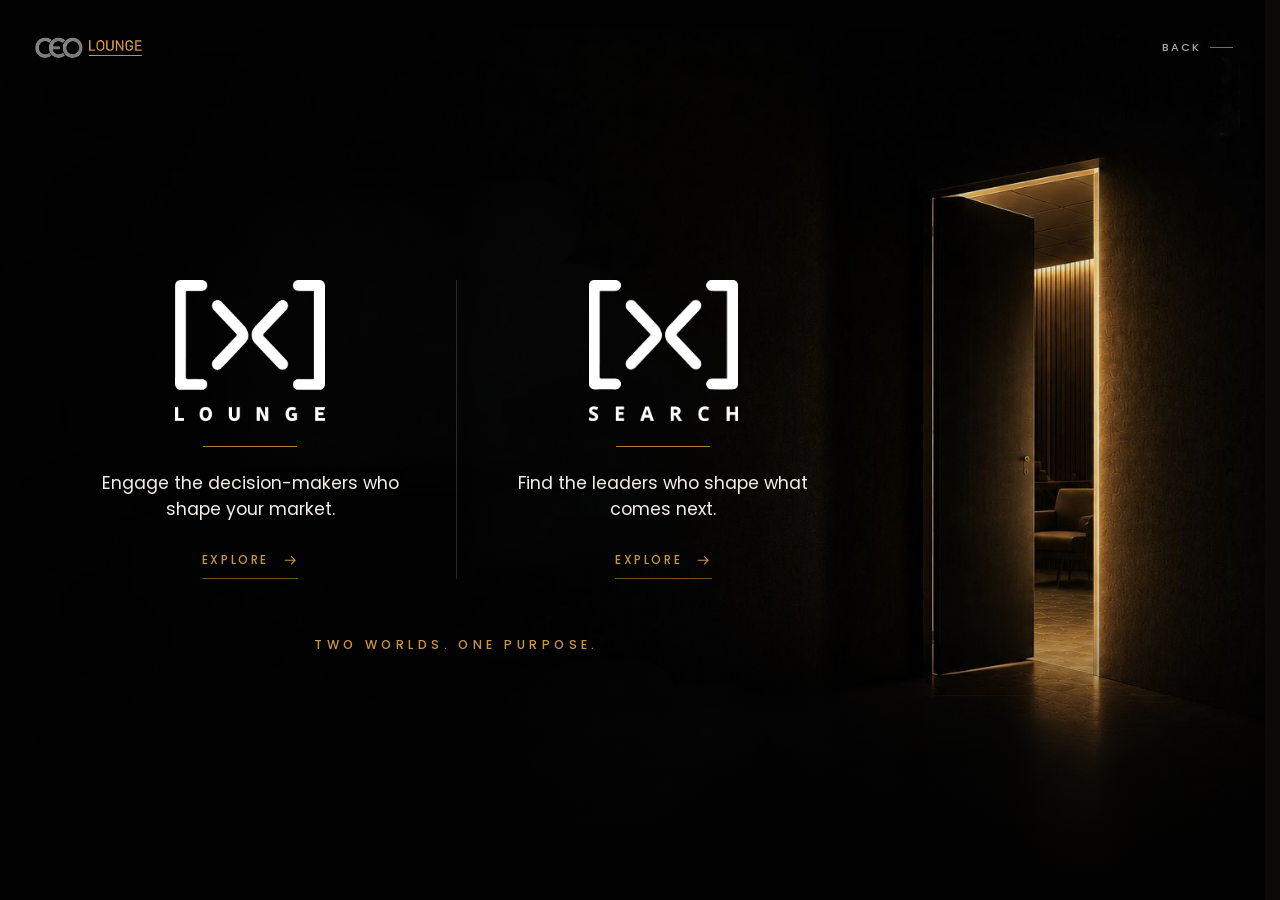
==== commit 89b6c7e7: "Replace placeholder imagery, add motion, and rework contact across the site Reviewed locally in one " ====
--- a/enter.html
+++ b/enter.html
@@ -8,7 +8,7 @@
 <link rel="preconnect" href="https://fonts.googleapis.com">
 <link rel="preconnect" href="https://fonts.gstatic.com" crossorigin>
 <link href="https://fonts.googleapis.com/css2?family=Playfair+Display:wght@400;500;600&family=Poppins:wght@400;500;600;700;800&display=swap" rel="stylesheet">
-<link rel="stylesheet" href="css/style.css?v=19">
+<link rel="stylesheet" href="css/style.css?v=37">
 </head>
 <body>
 
--- a/css/style.css
+++ b/css/style.css
@@ -17,7 +17,10 @@
   --font-serif: 'Playfair Display', Georgia, 'Times New Roman', serif;
   --font-sans: 'Poppins', 'Inter', -apple-system, BlinkMacSystemFont, sans-serif;
 
-  --container: 1180px;
+  /* Wide, to match the mockups, which run content to roughly 4.6% margins.
+     Paragraphs are held to a readable measure individually (max-width in ch)
+     rather than by squeezing the whole column. */
+  --container: 1400px;
 
   /* Usable viewport width, which the artwork is sized from. `scrollbar-gutter:
      stable` on <html> above makes this consistent between pages that scroll
@@ -49,90 +52,77 @@
 button { font-family: inherit; }
 
 .container {
+  width: 100%;   /* without this, auto margins shrink-wrap it inside flex parents */
   max-width: var(--container);
   margin: 0 auto;
   padding: 0 32px;
 }
 
-/* On the artwork pages the container is left-aligned to the artwork's own
-   text column instead of being centred in the viewport, so copy starts in
-   the same place as the baked text on the landing. The indent already
-   accounts for the container's 32px padding. */
-.site-bg .container {
-  margin-left: var(--content-indent);
-  margin-right: 0;
-  max-width: min(var(--container), calc(100% - var(--content-indent)));
-}
-
-/* ---------- shared background — the branded door artwork ----------
-   Every page except the landing sits on this, laid out to match the landing
-   and enter screens exactly: same fit, and centred in the first viewport
-   rather than anchored to a corner, so the baked CEO LOUNGE mark lands at
-   the same place on all four pages. Because the artwork's left two-thirds is
-   pure black (measured max luminance 3-5), no scrim is needed for
-   legibility — and a scrim would have dimmed the baked logo. Contrast for
-   content that lands over the lit doorway is handled per component instead
-   (cards, rows and bands carry their own translucent backing). */
+/* ---------- shared background — the door artwork ----------
+   These pages use the UNBRANDED artwork and render the CEO LOUNGE mark as a
+   real element in the header (see .site-brand), which is what lets it be a
+   link home. It also frees the layout: while the mark was baked into the
+   image, the artwork box had to be fitted whole and every column pinned to
+   it, which left ~118px of dead bar down each side, a 243px gap above the
+   headline and an off-centre content column. The artwork can now simply
+   cover the first screen, and content uses the ordinary centred container. */
 .site-bg {
   position: relative;
   min-height: 100vh;
   background: #030202;
   overflow: hidden;
-  /* The rendered artwork box — the SAME fit the landing uses, so the door
-     reads at an identical size on every page. */
-  --art-w: min(var(--vw), calc(100vh * 1.499));
-  --art-h: min(100vh, calc(var(--vw) / 1.499));
-  /* Where the artwork's own copy begins: 6.8% in from its left edge, the
-     same margin the baked text on the landing sits at. Content is indented
-     to this line so type starts in the same column across all pages. */
-  --content-left: calc((100% - var(--art-w)) / 2 + var(--art-w) * 0.068);
-  --content-indent: max(0px, calc(var(--content-left) - 32px));
-  /* One typographic unit = 1% of the artwork width, floored so body copy
-     stays readable on small screens. Shared with the landing/enter stage. */
-  --u: max(10px, calc(var(--art-w) / 100));
-}
-/* The artwork sits in the first viewport and scrolls away with the page. It
-   is deliberately NOT viewport-fixed: the baked logo would otherwise stay
-   pinned in the corner and collide with content scrolling past it. */
+  /* Typographic unit, previously 1% of the artwork width. Now viewport-based
+     and clamped, so hero type still scales but no longer depends on the
+     artwork's fitted size. */
+  --u: clamp(11px, 1.05vw, 17px);
+  /* Header's own height: its top padding plus the brand mark. The hero
+     subtracts this so it fills the first screen exactly. */
+  --header-h: calc(34px + clamp(26px, 2.1vw, 34px));
+  /* Rendered width of the artwork. The background is `contain` inside a
+     100vw x 100vh box, so this is its fitted width — used to keep the enter
+     screen's panels clear of the lit doorway. */
+  --art-w: min(100vw, calc(100vh * 1.499));
+}
 .site-bg::before {
   content: '';
   position: absolute;
-  top: calc((100vh - var(--art-h)) / 2);
-  left: calc((100% - var(--art-w)) / 2);
-  width: var(--art-w);
-  height: var(--art-h);
+  top: 0;
+  left: 0;
+  right: 0;
+  height: 100vh;
   z-index: 0;
-  background-image: url('../assets/images/page-bg.png');
-  background-size: 100% 100%;   /* box ratio equals the image ratio */
-  background-position: left top;
+  background-image: url('../assets/images/door.jpg');
+  /* `contain` inside this 100vw x 100vh box reproduces the landing page's fit
+     exactly — the landing sizes its artwork to min(vw, vh * 1.499) too — so
+     the door renders at the same scale on every page. `cover` was scaling it
+     up to fill the width, which read as zoomed in against home. */
+  background-size: contain;
+  background-position: center;
   background-repeat: no-repeat;
   pointer-events: none;
 }
-/* The artwork's bottom and right edges carry the lit floor and doorway
-   (measured max luminance 251, against 1 on the left), so fitting the whole
-   image would end it in a hard bright cut against the page black. Fade both
-   of those edges out; the left and top edges are already black. */
+/* Fades the foot of the artwork into the page black so the covered band does
+   not end on a hard edge, and lifts contrast a little under the copy column. */
 .site-bg::after {
   content: '';
   position: absolute;
-  top: calc((100vh - var(--art-h)) / 2);
-  left: calc((100% - var(--art-w)) / 2);
-  width: var(--art-w);
-  height: var(--art-h);
+  top: 0;
+  left: 0;
+  right: 0;
+  height: 100vh;
   z-index: 0;
   pointer-events: none;
+  /* Lighter than before: now the artwork is fitted rather than blown up, it
+     reads closer to the landing page, which carries no scrim at all. Enough
+     is kept to hold contrast under the live copy. */
   background:
-    linear-gradient(180deg, rgba(3,2,2,0) calc(100% - 96px), #030202 100%),
-    linear-gradient(90deg, rgba(3,2,2,0) calc(100% - 88px), #030202 100%);
-}
-
-/* ---------- real XSearch logo (white lockup, for dark grounds) ----------
-   Sits in the hero, not the top-left corner: the baked CEO LOUNGE mark in
-   the background artwork already owns that spot. */
-.xsearch-logo img { height: 64px; width: auto; }
-.xsearch-logo--hero { display: inline-block; margin-bottom: 26px; }
-.xsearch-logo--hero img { height: max(64px, 6.4em); }   /* tracks the hero's --u */
-.choose-mark--img img { height: 96px; width: auto; }
+    linear-gradient(180deg, rgba(3,2,2,0) 66%, rgba(3,2,2,0.8) 93%, #030202 100%),
+    linear-gradient(90deg, rgba(3,2,2,0.5) 0%, rgba(3,2,2,0.28) 45%, rgba(3,2,2,0.12) 72%, rgba(3,2,2,0) 100%);
+}
+
+/* Both hero lockups use .brand-lockup so X Lounge and X Search render at the
+   same size; their source files carry near-identical proportions (the mark is
+   78.0% and 77.7% of each file's height), so one height suits both. */
 
 /* ==========================================================================
    LANDING — full-bleed composed artwork.
@@ -143,11 +133,15 @@
    ========================================================================== */
 :root { --art-ar: 1.499; }         /* 1535 / 1024 */
 
-html:has(.landing-body), .landing-body { height: 100%; overflow: hidden; }
-
+.landing-body { background: #030202; }
+
+/* One full screen of artwork, with the contact section scrolling in beneath.
+   It used to be position:absolute with the page locked against scrolling;
+   now it holds its own height so content can follow it. */
 .stage {
-  position: absolute;
-  inset: 0;
+  position: relative;
+  width: 100%;
+  height: 100vh;
   /* Matches the artwork's own perimeter, which is pure black (measured max
      luminance 1-13 on all four edges), so the fit is seamless. */
   background: #000;
@@ -195,19 +189,70 @@
   top: 70%;
   font-family: var(--font-sans);
   font-weight: 500;
-  font-size: 0.85em;
+  font-size: max(13px, 1.12em);
   letter-spacing: 0.28em;
   text-transform: uppercase;
   color: var(--gold);
   display: inline-flex;
   align-items: center;
   gap: 1.2em;
-  padding-bottom: 0.6em;
+  padding-bottom: 0.65em;
   border-bottom: 1px solid var(--gold-soft);
   transition: gap 0.2s ease, border-color 0.2s ease;
 }
 .art-enter svg { width: 1.25em; height: 1.25em; }
 .art-enter:hover { gap: 1.7em; border-color: var(--gold); }
+
+/* ---------- Enter: glow and glitter ----------
+   `isolation: isolate` gives the link its own stacking context, so the
+   z-index:-1 layers below sit behind its text without dropping behind the
+   artwork itself. Without it they would paint under the photograph. */
+.art-enter {
+  isolation: isolate;
+  text-shadow: 0 0 14px rgba(201,151,63,0.35);
+  transition: gap 0.2s ease, border-color 0.2s ease, text-shadow 0.3s ease;
+}
+.art-enter:hover { text-shadow: 0 0 18px rgba(224,181,106,0.6); }
+
+/* soft halo, breathing slowly */
+.art-enter::before {
+  content: '';
+  position: absolute;
+  left: -1.7em;
+  right: -1.7em;
+  top: -1.15em;
+  bottom: -0.7em;
+  z-index: -1;
+  border-radius: 999px;
+  background: radial-gradient(ellipse at center,
+              rgba(201,151,63,0.26) 0%, rgba(201,151,63,0.10) 45%, transparent 72%);
+  filter: blur(5px);
+  pointer-events: none;
+  animation: enterHalo 4.6s ease-in-out infinite;
+}
+@keyframes enterHalo {
+  0%, 100% { opacity: 0.55; transform: scale(0.97); }
+  50%      { opacity: 1;    transform: scale(1.04); }
+}
+
+/* Canvas host for the specks (js/sparkle.js). Fixed background positions
+   could only twinkle the same dots in place; each speck is now born, glows
+   and dies somewhere new. */
+.art-enter .spark {
+  position: absolute;
+  inset: -0.7em -1.05em;   /* kept close to the link rather than spread wide */
+  z-index: -1;
+  pointer-events: none;
+}
+.art-enter .spark canvas {
+  width: 100%;
+  height: 100%;
+  display: block;
+}
+
+@media (prefers-reduced-motion: reduce) {
+  .art-enter::before { animation: none; }
+}
 
 .art-topbar a:focus-visible,
 .art-enter:focus-visible { outline: 2px solid var(--gold); outline-offset: 6px; }
@@ -218,31 +263,29 @@
    at 7.6% of the artwork's height — and the artwork scales with the
    viewport — so the header is padded off that same measure, keeping the
    links on the logo's optical line at every aspect ratio. */
+/* The mark is a real element now, so the header no longer has to be pushed
+   down to meet a logo painted into the background. Ordinary spacing, brand
+   left and Back right, both inside the same centred container as the content
+   below — so everything lines up on one column. */
 .site-header {
   position: relative;
   z-index: 3;
-  /* --art-h is inherited from .site-bg, so the links track the artwork's
-     rendered height. The artwork is centred in the first viewport, so the
-     offset above it counts toward the baked logo's line as well. */
-  padding: calc((100vh - var(--art-h)) / 2 + var(--art-h) * 0.0762) 0 26px;
-  font-size: var(--u);   /* same unit the stage pages size their link from */
-}
-/* Pinned to 4% in from the artwork's right edge — the same inset .art-topbar
-   uses on the landing and enter screens, rather than the content column's
-   right edge, which sits much further left. */
+  padding: 34px 0 0;
+  font-size: var(--u);
+}
 .site-header .container {
   display: flex;
   align-items: center;
-  justify-content: flex-end;
+  justify-content: space-between;
   gap: 28px;
-  max-width: none;
-  margin-right: calc((100% - var(--art-w)) / 2 + var(--art-w) * 0.04);
-  padding-right: 0;   /* the inset above already places it; .container's 32px would add to it */
-  /* The padding above puts the container's top on the baked logo's line;
-     shifting up by half its own height centres it there exactly, whatever
-     the link's rendered height turns out to be. */
-  transform: translateY(-50%);
-}
+}
+.site-brand { display: inline-block; }
+.site-brand img {
+  height: clamp(26px, 2.1vw, 34px);
+  width: auto;
+  transition: opacity 0.2s ease;
+}
+.site-brand:hover img { opacity: 0.82; }
 .brand-ceo {
   display: inline-flex;
   align-items: baseline;
@@ -318,15 +361,18 @@
    unit the landing's baked headline was set at, so the headline matches
    across pages instead of running ~50% larger from its old 5vw rule. The
    max() floors keep everything readable once the artwork gets small. */
+/* Fills the first screen exactly, so the following section starts at the fold
+   rather than creeping up into it. Content is centred in that space, which
+   also opens up the gap beneath the hero's call to action. */
 .hero {
   position: relative;
-  min-height: 82vh;
+  min-height: calc(100vh - var(--header-h));
   display: flex;
   flex-direction: column;
   justify-content: center;
   font-size: var(--u);
 }
-.hero .container { position: relative; z-index: 1; padding: 40px 32px 64px; }
+.hero .container { position: relative; z-index: 1; padding: 22px 32px 60px; }
 .hero-eyebrow {
   font-family: var(--font-sans);
   font-size: max(0.7rem, 0.75em);
@@ -336,11 +382,21 @@
   margin-bottom: 20px;
   display: block;
 }
+/* max-width was 15ch — narrower than the headline sentences themselves, which
+   run to 25 characters, so each one broke over two lines. Wide enough now for
+   a sentence to sit on a single line; the .accent span below is display:block,
+   so the second sentence still starts its own line. */
+/* Each headline sentence must sit on a single line. The longest is 25
+   characters, and Playfair averages ~0.437em per character here (measured),
+   so the second term is the largest size at which 25 characters still fit the
+   content column — it only takes over once the column gets too narrow for the
+   3.8em display size. The .accent span is display:block, so the second
+   sentence still starts its own line. */
 .hero h1 {
   font-family: var(--font-serif);
-  font-size: max(2rem, 4em);
-  line-height: 1.14;
-  max-width: 15ch;
+  font-size: min(3.8em, calc((min(1400px, 100vw) - 68px) / 11.5));
+  line-height: 1.16;
+  max-width: 30ch;
   color: var(--paper);
   margin-bottom: 26px;
 }
@@ -448,6 +504,9 @@
 
 /* ---------- sections below the fold ---------- */
 section.block { padding: 96px 0; position: relative; z-index: 1; }
+/* The pillar row already ends the hero with its own padding and a rule, so a
+   full 96px on top of that opened an oversized gap before the next heading. */
+.hero:has(.pillar-row) + .block { padding-top: 44px; }
 .block-head { max-width: 60ch; margin-bottom: 48px; }
 .eyebrow {
   font-family: var(--font-sans);
@@ -485,12 +544,15 @@
 .card p { color: var(--paper-dim); font-size: 0.92rem; }
 
 /* ---------- pillar row (XSearch approach) ---------- */
-.pillar-row {
+/* Selector carries .container as well because .pillar-row sits on a container
+   element, and `.hero .container` (0,2,0) would otherwise win and impose the
+   hero's 60px bottom padding here instead of this row's own. */
+.hero .container.pillar-row {
   position: relative;
   z-index: 1;
   border-top: 1px solid rgba(243,239,230,0.1);
   background: rgba(6,5,4,0.52);
-  padding: 32px 32px 24px;
+  padding: 32px 32px 18px;
   display: grid;
   grid-template-columns: repeat(4, 1fr);
   gap: 32px;
@@ -500,8 +562,9 @@
 .pillar .p-icon { color: var(--gold); flex-shrink: 0; width: 20px; height: 20px; margin-top: 3px; }
 .pillar h4 { font-family: var(--font-sans); font-size: 0.72rem; letter-spacing: 0.16em; text-transform: uppercase; color: var(--gold); margin-bottom: 8px; }
 .pillar p { font-size: 0.85rem; color: var(--paper-faint); }
-@media (max-width: 900px) { .pillar-row { grid-template-columns: repeat(2, 1fr); } }
-@media (max-width: 560px) { .pillar-row { grid-template-columns: 1fr; } }
+/* Must match the base selector's specificity or the 4-column rule wins. */
+@media (max-width: 900px) { .hero .container.pillar-row { grid-template-columns: repeat(2, 1fr); } }
+@media (max-width: 560px) { .hero .container.pillar-row { grid-template-columns: 1fr; } }
 
 /* ---------- buttons ---------- */
 .btn {
@@ -553,31 +616,52 @@
    tints the photograph and discolours it.
    ========================================================================== */
 
-/* This artwork's baked logo centres at 7.62% of its height (the landing's is
-   at 7.3%), so the top bar gets its own offset here. */
-.art-topbar--enter { top: 4.72%; }
-
-/* Slightly higher type floor than the landing, whose copy is baked into the
-   image — this page's copy is live text and has to stay readable. The floor
-   only bites on small viewports, where it makes the overlay large relative
-   to the artwork, so the spacing below is kept tight to compensate. */
-.enter-body .stage-inner {
-  font-size: max(10px, calc(min(var(--vw), 100vh * var(--art-ar)) / 100));
-}
-
-/* Two panels split across the artwork, divided down the middle. Everything
-   is sized in em off the stage's --u so the whole composition scales with
-   the artwork, exactly as the landing's baked copy does. */
-/* Inset from the right so the SEARCH panel's copy stays clear of the lit
-   doorway, which begins around 73% across the artwork. */
+/* The enter screen is one screen: the wrapper becomes a flex column so the
+   main region takes exactly the height the header leaves, rather than
+   guessing at it and leaving slack at the foot. */
+.site-bg--enter { display: flex; flex-direction: column; }
+.enter-main {
+  position: relative;
+  z-index: 1;
+  flex: 1;
+  display: flex;
+  flex-direction: column;
+  justify-content: center;
+  padding-bottom: 3vh;
+  font-size: var(--u);
+}
+/* The doorway's light begins around 73% across the artwork, so the panels are
+   confined to the dark field to its left rather than spanning the page. The
+   artwork is centred, hence the leading offset. */
+.site-bg--enter .enter-main > .container {
+  max-width: none;
+  padding: 0;
+  width: calc(var(--art-w) * 0.645);
+  margin-left: calc((100% - var(--art-w)) / 2 + var(--art-w) * 0.04);
+  margin-right: 0;
+}
 .split {
-  position: absolute;
-  left: 10%;
-  right: 18%;
-  top: 48%;
-  transform: translateY(-50%);
   display: grid;
   grid-template-columns: 1fr 1fr;
+}
+/* Too narrow for two panels abreast — stack them, but stay inside the
+   artwork's dark left field so they still clear the doorway. Selectors are
+   prefixed to outrank the .split-choice rules defined further down. */
+@media (max-width: 700px) {
+  .site-bg--enter .enter-main > .container { width: calc(var(--art-w) * 0.66); }
+  .split { grid-template-columns: 1fr; row-gap: 3em; }
+  .site-bg--enter .split-choice + .split-choice { border-left: none; }
+  .site-bg--enter .split-choice { padding: 0; }
+}
+/* Small screens: the artwork is a short band and the copy falls below it on
+   plain black, so the doorway is no longer behind the panels — give them the
+   full width back rather than squeezing into a narrow column. */
+@media (max-width: 520px) {
+  .site-bg--enter .enter-main > .container {
+    width: auto;
+    margin-left: 0;
+    padding: 0 28px;
+  }
 }
 .split-choice {
   display: flex;
@@ -631,10 +715,7 @@
 .split-choice:focus-visible { outline: 2px solid var(--gold); outline-offset: 8px; }
 
 .split-tagline {
-  position: absolute;
-  left: 0;
-  right: 0;
-  top: 90%;
+  margin-top: 4.5em;
   text-align: center;
   font-size: max(10px, 0.92em);
   font-weight: 500;
@@ -654,8 +735,8 @@
    ========================================================================== */
 
 /* Small brand lockup above the hero headline */
-.brand-lockup { display: inline-block; margin-bottom: 1.6em; }
-.brand-lockup img { height: max(44px, 4.2em); width: auto; }
+.brand-lockup { display: inline-block; margin-bottom: 1.2em; }
+.brand-lockup img { height: max(40px, 3.4em); width: auto; }
 
 .rule-gold {
   display: block;
@@ -684,6 +765,13 @@
 }
 .radar { display: flex; justify-content: center; }
 .radar svg { width: min(300px, 100%); height: auto; color: var(--gold); }
+/* Animated sweep (js/radar.js). Square by definition — the script sets the
+   pixel height to match the CSS width. */
+.radar-canvas {
+  width: min(300px, 100%);
+  aspect-ratio: 1;
+  display: block;
+}
 @media (max-width: 820px) {
   .objective { grid-template-columns: 1fr; gap: 36px; }
   .radar { order: -1; }
@@ -805,18 +893,88 @@
 .link-arrow svg { width: 16px; height: 16px; }
 .link-arrow:hover { gap: 18px; border-color: var(--gold); }
 
-/* ---------- page footer ---------- */
-.page-footer {
-  position: relative;
+/* .page-footer removed — every page now uses .site-footer, so the footers
+   read identically across the site. */
+
+/* ==========================================================================
+   HOME CONTACT — the two brands side by side, each with its own lead
+   ========================================================================== */
+.contact-split {
+  display: grid;
+  grid-template-columns: 1fr 1fr;
+  gap: 28px;
+}
+@media (max-width: 760px) { .contact-split { grid-template-columns: 1fr; } }
+
+/* Mark with its tagline beneath it on the left, contact details alongside on
+   the right. Grid placement rather than a wrapper element, so the markup
+   stays flat. */
+.contact-col {
+  border: 1px solid rgba(201,151,63,0.28);
+  border-radius: 2px;
+  background: rgba(6,5,4,0.55);
+  padding: 34px 36px;
+  display: grid;
+  grid-template-columns: 1fr 1fr;
+  column-gap: 36px;
+  row-gap: 18px;
+  align-items: start;
+  transition: border-color 0.2s ease;
+}
+.contact-col:hover { border-color: rgba(201,151,63,0.5); }
+
+/* The mark links to its brand page, and its hit area is stretched over the
+   whole card — so the logo and the surrounding empty space both navigate.
+   A wrapping anchor was not an option: the card already contains LinkedIn,
+   email and phone links, and anchors cannot nest. */
+.contact-col { position: relative; cursor: pointer; }
+.contact-col .brand-link {
+  grid-column: 1;
+  grid-row: 1;
+  justify-self: start;
+  display: inline-block;
+}
+.contact-col .brand-link::after {
+  content: '';
+  position: absolute;
+  inset: 0;
   z-index: 1;
-  border-top: 1px solid rgba(243,239,230,0.08);
-  margin-top: 72px;
-  padding: 26px 0;
-  background: rgba(6,5,4,0.62);
-}
-.page-footer .container { display: flex; justify-content: space-between; flex-wrap: wrap; gap: 14px; }
-.page-footer, .page-footer a { font-size: 0.78rem; color: var(--paper-faint); }
-.page-footer a:hover { color: var(--gold); }
-.page-footer .legal { display: flex; gap: 22px; align-items: center; }
+}
+.contact-col .brand-link:focus-visible { outline: 2px solid var(--gold); outline-offset: 6px; }
+/* Only the real links ride above the overlay, so the rest of the details
+   column still navigates to the brand page. */
+.contact-col .contact-list a { position: relative; z-index: 2; }
+.contact-col .brand {
+  height: 84px;
+  width: auto;          /* fixed height + stretch would distort the mark */
+  display: block;
+  transition: opacity 0.2s ease;
+}
+.contact-col:hover .brand { opacity: 0.88; }
+.contact-col .tag {
+  grid-column: 1;
+  grid-row: 2;
+  color: var(--paper);
+  font-size: 1rem;
+  line-height: 1.5;
+  max-width: 24ch;
+}
+/* spans both rows so it sits centred against the mark and its tagline */
+.contact-col .contact-list {
+  grid-column: 2;
+  grid-row: 1 / span 2;
+  align-self: center;
+}
+
+/* Below this the two columns squeeze the tagline into a hyphenated sliver and
+   the details column can no longer hold an email address, so stack it. */
+@media (max-width: 620px) {
+  .contact-col { grid-template-columns: 1fr; row-gap: 20px; }
+  /* the anchor is the grid item, not the image */
+  .contact-col .brand-link { grid-column: 1; grid-row: 1; }
+  .contact-col .brand { height: 70px; }
+  .contact-col .tag { grid-column: 1; grid-row: 2; }
+  .contact-col .contact-list { grid-column: 1; grid-row: 3; align-self: start; }
+}
 
 .text-center { text-align: center; }
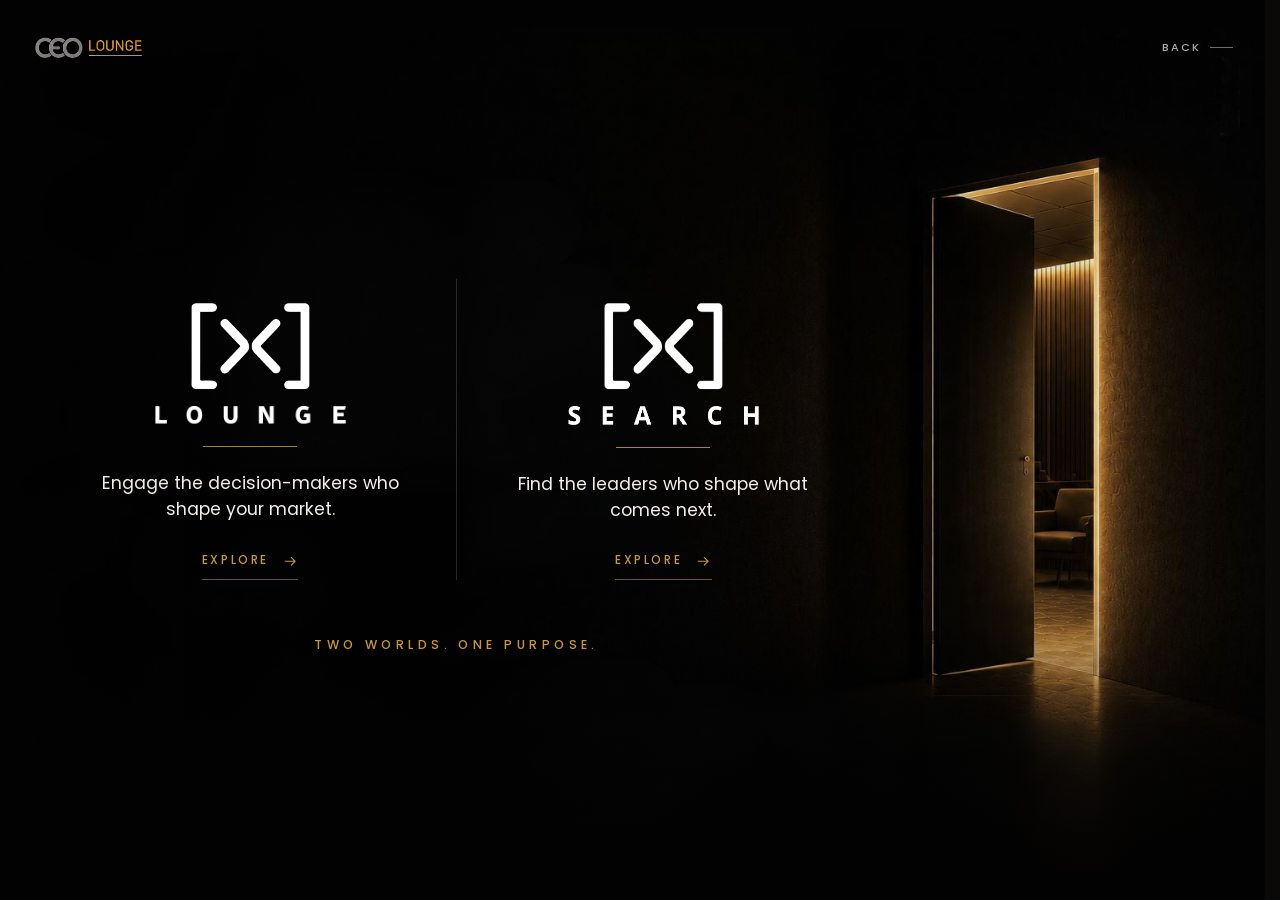
==== commit 5b0052d4: "Rework X Search copy, and make the site hold up on a phone X Search now reads as a focused search pr" ====
--- a/enter.html
+++ b/enter.html
@@ -8,7 +8,7 @@
 <link rel="preconnect" href="https://fonts.googleapis.com">
 <link rel="preconnect" href="https://fonts.gstatic.com" crossorigin>
 <link href="https://fonts.googleapis.com/css2?family=Playfair+Display:wght@400;500;600&family=Poppins:wght@400;500;600;700;800&display=swap" rel="stylesheet">
-<link rel="stylesheet" href="css/style.css?v=37">
+<link rel="stylesheet" href="css/style.css?v=49">
 </head>
 <body>
 
@@ -28,7 +28,10 @@
       <div class="split">
 
         <a href="xlounge.html" class="split-choice">
-          <img class="split-logo" src="assets/images/logo/xlounge-logo-white.png" alt="X Lounge">
+          <span class="split-logo">
+            <img class="split-mark" src="assets/images/logo/xlounge-mark.png" alt="">
+            <img class="split-word" src="assets/images/logo/xlounge-word.png" alt="X Lounge">
+          </span>
           <span class="split-rule"></span>
           <span class="split-desc">Engage the decision-makers who shape your market.</span>
           <span class="split-cta">Explore
@@ -36,8 +39,11 @@
           </span>
         </a>
 
-        <a href="xsearch.html" class="split-choice">
-          <img class="split-logo" src="assets/images/logo/xsearch-logo-white.png" alt="X Search">
+        <a href="xsearch.html" class="split-choice split-choice--second">
+          <span class="split-logo">
+            <img class="split-mark" src="assets/images/logo/xsearch-mark.png" alt="">
+            <img class="split-word" src="assets/images/logo/xsearch-word.png" alt="X Search">
+          </span>
           <span class="split-rule"></span>
           <span class="split-desc">Find the leaders who shape what comes next.</span>
           <span class="split-cta">Explore
@@ -53,6 +59,6 @@
   </main>
 </div>
 
-<script src="js/main.js?v=3"></script>
+<script src="js/main.js?v=6"></script>
 </body>
 </html>
--- a/css/style.css
+++ b/css/style.css
@@ -66,9 +66,15 @@
    it, which left ~118px of dead bar down each side, a 243px gap above the
    headline and an off-centre content column. The artwork can now simply
    cover the first screen, and content uses the ordinary centred container. */
+/* On a phone, 100vh measures the screen as if the browser's address bar were
+   already scrolled away, so a 100vh hero is taller than what you can actually
+   see and its foot starts life hidden. svh is that same screen with the bar
+   still showing — the honest number on first paint. The plain vh line stays
+   ahead of it for browsers that don't know the unit. */
 .site-bg {
   position: relative;
   min-height: 100vh;
+  min-height: 100svh;
   background: #030202;
   overflow: hidden;
   /* Typographic unit, previously 1% of the artwork width. Now viewport-based
@@ -90,6 +96,7 @@
   left: 0;
   right: 0;
   height: 100vh;
+  height: 100svh;
   z-index: 0;
   background-image: url('../assets/images/door.jpg');
   /* `contain` inside this 100vw x 100vh box reproduces the landing page's fit
@@ -110,6 +117,7 @@
   left: 0;
   right: 0;
   height: 100vh;
+  height: 100svh;
   z-index: 0;
   pointer-events: none;
   /* Lighter than before: now the artwork is fitted rather than blown up, it
@@ -142,6 +150,7 @@
   position: relative;
   width: 100%;
   height: 100vh;
+  height: 100svh;
   /* Matches the artwork's own perimeter, which is pure black (measured max
      luminance 1-13 on all four edges), so the fit is seamless. */
   background: #000;
@@ -324,6 +333,11 @@
   align-items: center;
   gap: 0.85em;
   transition: color 0.2s ease;
+  /* The label itself is only ~18px tall — fine for a cursor, under half a
+     fingertip. The padding buys a 44px touch target without moving the text:
+     it is taken back out with an equal negative margin. */
+  padding: 13px 0;
+  margin: -13px 0;
 }
 .top-link::after,
 .art-contact::after {
@@ -364,22 +378,44 @@
 /* Fills the first screen exactly, so the following section starts at the fold
    rather than creeping up into it. Content is centred in that space, which
    also opens up the gap beneath the hero's call to action. */
+/* --u is derived from the viewport's width alone, which is fine until a window
+   is wide but short: the hero then asks for more height than there is and the
+   copy runs past the fold. --hs takes the smaller of the two readings, so on a
+   short window the whole hero scales down together and keeps its proportions,
+   while on a normally-tall one it is exactly --u and nothing changes. The px
+   floor stops it shrinking past readable. */
 .hero {
   position: relative;
+  --hs: max(11px, min(var(--u), 1.9vh));
+  display: flex;
+  flex-direction: column;
+  font-size: var(--hs);
+}
+/* The first screen belongs to the copy. Anything after it in the hero — the
+   pillar row on X Search — follows below the fold rather than being squeezed
+   into the same screen alongside it. */
+.hero > .container:not(.pillar-row) {
   min-height: calc(100vh - var(--header-h));
+  min-height: calc(100svh - var(--header-h));
   display: flex;
   flex-direction: column;
   justify-content: center;
-  font-size: var(--u);
-}
-.hero .container { position: relative; z-index: 1; padding: 22px 32px 60px; }
+}
+/* Spacing scales with --hs too, or the gaps would stay put while the type
+   around them shrank. The multipliers reproduce the original px values at
+   full size. */
+.hero .container {
+  position: relative;
+  z-index: 1;
+  padding: calc(var(--hs) * 1.47) 32px calc(var(--hs) * 1.6);
+}
 .hero-eyebrow {
   font-family: var(--font-sans);
   font-size: max(0.7rem, 0.75em);
   letter-spacing: 0.22em;
   text-transform: uppercase;
   color: var(--gold);
-  margin-bottom: 20px;
+  margin-bottom: calc(var(--hs) * 1.34);
   display: block;
 }
 /* max-width was 15ch — narrower than the headline sentences themselves, which
@@ -398,7 +434,7 @@
   line-height: 1.16;
   max-width: 30ch;
   color: var(--paper);
-  margin-bottom: 26px;
+  margin-bottom: calc(var(--hs) * 1.74);
 }
 .hero h1 .accent { color: var(--gold); display: block; }
 .hero-rule { width: 46px; height: 1px; background: rgba(243,239,230,0.3); margin-bottom: 24px; }
@@ -406,8 +442,12 @@
   max-width: 48ch;
   color: var(--paper-dim);
   font-size: max(1rem, 1.15em);
-  margin-bottom: 40px;
-}
+  margin-bottom: calc(var(--hs) * 2.67);
+}
+/* Where the hero copy runs to more than one paragraph, only the last keeps the
+   full gap down to the buttons; the rest sit at reading distance from each
+   other. */
+.hero .lede:not(:last-of-type) { margin-bottom: calc(var(--hs) * 1.2); }
 .enter-link {
   font-family: var(--font-sans);
   font-weight: 500;
@@ -424,6 +464,132 @@
 }
 .enter-link:hover { gap: 22px; border-color: var(--gold); }
 .enter-link svg { width: 16px; height: 16px; }
+
+/* ==========================================================================
+   LANDING, PHONE
+   Every word on the landing artwork is baked into the picture, and the picture
+   may not be cropped, so on a 375px screen it fits to a 375x250 band with the
+   feature captions at around four pixels tall. Below the breakpoint the
+   artwork gives way to the same copy set as text, over the door photograph
+   the sub-brand pages already use, so the three pages read as one site.
+   ========================================================================== */
+.stage-copy { display: none; }
+
+@media (max-width: 760px) {
+  /* Height comes from the copy now; the screen is only a floor. */
+  .stage {
+    height: auto;
+    min-height: 100vh;
+    min-height: 100svh;
+    display: flex;
+  }
+  .stage-inner { display: none; }
+
+  .stage::before,
+  .stage::after {
+    content: '';
+    position: absolute;
+    inset: 0;
+    pointer-events: none;
+  }
+  .stage::before {
+    background: url('../assets/images/door.jpg') center / cover no-repeat;
+    opacity: 0.5;
+  }
+  /* The doorway sits right of centre in the photograph, so the copy column
+     needs its own ground to stay legible across it. */
+  .stage::after {
+    background:
+      linear-gradient(180deg, rgba(3,2,2,0.62) 0%, rgba(3,2,2,0.55) 40%, rgba(3,2,2,0.9) 82%, #030202 100%);
+  }
+
+  .stage-copy {
+    position: relative;
+    z-index: 1;
+    display: flex;
+    flex-direction: column;
+    width: 100%;
+    padding: 26px 24px 44px;
+  }
+  .stage-copy-bar {
+    display: flex;
+    align-items: center;
+    justify-content: space-between;
+    margin-bottom: 40px;
+  }
+  .stage-copy-brand { height: 26px; width: auto; display: block; }
+
+  .stage-copy h1 {
+    font-family: var(--font-serif);
+    font-size: clamp(31px, 8.7vw, 40px);
+    line-height: 1.16;
+    color: var(--paper);
+    margin-bottom: 22px;
+  }
+  .stage-copy h1 .accent { color: var(--gold); display: block; }
+  .stage-copy .hero-rule { margin-bottom: 20px; }
+
+  .stage-copy-lede {
+    max-width: 52ch;
+    color: var(--paper-dim);
+    font-size: 1rem;
+    line-height: 1.6;
+    margin-bottom: 12px;
+  }
+  .stage-copy-services {
+    color: var(--paper-faint);
+    font-size: 0.92rem;
+    line-height: 1.6;
+    margin-bottom: 34px;
+  }
+  .stage-copy .enter-link { align-self: flex-start; }
+
+  .stage-feats {
+    list-style: none;
+    margin: 44px 0 0;
+    padding: 26px 0 0;
+    border-top: 1px solid rgba(243,239,230,0.1);
+    display: grid;
+    gap: 24px;
+  }
+  .stage-feats li { display: flex; gap: 14px; align-items: flex-start; }
+  .stage-feats .p-icon {
+    color: var(--gold);
+    flex-shrink: 0;
+    width: 20px;
+    height: 20px;
+    margin-top: 3px;
+  }
+  .stage-feats h4 {
+    font-family: var(--font-sans);
+    font-size: 0.72rem;
+    letter-spacing: 0.16em;
+    text-transform: uppercase;
+    color: var(--gold);
+    margin-bottom: 8px;
+  }
+  .stage-feats p { font-size: 0.85rem; line-height: 1.55; color: var(--paper-faint); }
+}
+
+/* A large phone held sideways, or a small tablet, has room for the features
+   two abreast rather than a single tall column. */
+@media (min-width: 560px) and (max-width: 760px) {
+  .stage-copy { padding: 32px 32px 56px; }
+  .stage-copy h1 { max-width: 22ch; }
+  .stage-feats { grid-template-columns: 1fr 1fr; gap: 28px 32px; }
+}
+
+/* The underlined text links stand about 27px tall, which a cursor hits easily
+   and a fingertip does not. On touch widths the space is added above the label
+   only and taken back out again with a negative margin, so the rule drawn
+   under the words stays exactly where it was. */
+@media (max-width: 760px) {
+  .enter-link,
+  .link-arrow {
+    padding-top: 15px;
+    margin-top: -15px;
+  }
+}
 
 /* ---------- four-up feature row (home) ---------- */
 .feature-row {
@@ -507,6 +673,11 @@
 /* The pillar row already ends the hero with its own padding and a rule, so a
    full 96px on top of that opened an oversized gap before the next heading. */
 .hero:has(.pillar-row) + .block { padding-top: 44px; }
+/* A hero with no pillar row ends on its call to action, and the hero already
+   fills the screen, so a full 96px on top of that left an oversized gap
+   before the next heading. Specificity keeps the :has rule above winning on
+   X Search. */
+.hero + .block { padding-top: 26px; }
 .block-head { max-width: 60ch; margin-bottom: 48px; }
 .eyebrow {
   font-family: var(--font-sans);
@@ -529,10 +700,11 @@
 .block-head p { color: var(--paper-dim); font-size: 1.02rem; max-width: 62ch; }
 
 .grid { display: grid; gap: 26px; }
+.grid-2 { grid-template-columns: repeat(2, 1fr); }
 .grid-3 { grid-template-columns: repeat(3, 1fr); }
 .grid-4 { grid-template-columns: repeat(4, 1fr); }
 @media (max-width: 900px) { .grid-3, .grid-4 { grid-template-columns: repeat(2, 1fr); } }
-@media (max-width: 560px) { .grid-3, .grid-4 { grid-template-columns: 1fr; } }
+@media (max-width: 560px) { .grid-2, .grid-3, .grid-4 { grid-template-columns: 1fr; } }
 
 .card {
   background: rgba(6,5,4,0.62);
@@ -546,7 +718,7 @@
 /* ---------- pillar row (XSearch approach) ---------- */
 /* Selector carries .container as well because .pillar-row sits on a container
    element, and `.hero .container` (0,2,0) would otherwise win and impose the
-   hero's 60px bottom padding here instead of this row's own. */
+   hero's own padding here instead of this row's. */
 .hero .container.pillar-row {
   position: relative;
   z-index: 1;
@@ -556,7 +728,9 @@
   display: grid;
   grid-template-columns: repeat(4, 1fr);
   gap: 32px;
-  margin-top: 48px;
+  /* The copy above now ends exactly at the fold, so this row opens the next
+     screen; its own border and darker ground do the separating. */
+  margin-top: 0;
 }
 .pillar { display: flex; gap: 14px; align-items: flex-start; }
 .pillar .p-icon { color: var(--gold); flex-shrink: 0; width: 20px; height: 20px; margin-top: 3px; }
@@ -671,12 +845,64 @@
   padding: 0 5%;
 }
 .split-choice + .split-choice { border-left: 1px solid rgba(243,239,230,0.16); }
+/* The mark and the wordmark are separate images so each can be animated on
+   its own. Both keep the source file's full width, so they stay in register
+   when stacked without any horizontal nudging. */
 .split-logo {
-  height: 10.5em;
-  width: auto;
+  display: block;
+  width: 11.2em;
   transition: transform 0.25s ease;
 }
+.split-logo img { display: block; width: 100%; height: auto; }
 .split-choice:hover .split-logo { transform: translateY(-3px); }
+
+/* Two movements in one timeline per element, so there is no seam between
+   them. First the mark settles down from oversized while the wordmark opens
+   out from the centre; then, after a brief hold, the lockup rebalances — the
+   mark eases down and the wordmark grows into it. Both elements finish
+   together, so the rebalance reads as a single gesture.
+
+   Origins are set so the pair keeps its spacing through the second movement:
+   the mark scales about its foot and the wordmark about its head, leaving
+   the gap between them untouched. Timing is per keyframe, hence `linear`
+   at element level. transform-only, so it all stays on the compositor. */
+.split-mark {
+  transform-origin: 50% 100%;
+  animation: markSettle 1.35s linear both;
+}
+.split-word {
+  transform-origin: 50% 0%;
+  /* The blank rows between mark and wordmark were dropped when the source
+     was split, so the original spacing is restored here. Percentage margins
+     resolve against the container's width, matching how the gap scaled in
+     the artwork: 182/1600 and 164/1450, i.e. ~11.3% either way. */
+  margin-top: 11.35%;
+  animation: wordOpen 1.35s linear both;
+}
+/* the second panel follows a beat later */
+.split-choice--second .split-mark,
+.split-choice--second .split-word { animation-delay: 0.08s; }
+
+/* Both halves move from the first frame — the wordmark used to sit out the
+   opening beat, which is what made the reveal feel like it started late. The
+   pause between the two movements is kept short, just long enough to read as
+   two gestures rather than one. */
+@keyframes markSettle {
+  0%   { transform: scale(1.28);      opacity: 0; animation-timing-function: cubic-bezier(0.16, 0.84, 0.32, 1); }
+  33%  { transform: scale(1);         opacity: 1; animation-timing-function: linear; }
+  45%  { transform: scale(1);         opacity: 1; animation-timing-function: cubic-bezier(0.4, 0, 0.2, 1); }
+  100% { transform: scale(0.78);      opacity: 1; }
+}
+@keyframes wordOpen {
+  0%   { transform: scale(0.42, 1);   opacity: 0; animation-timing-function: cubic-bezier(0.16, 0.84, 0.32, 1); }
+  33%  { transform: scale(1, 1);      opacity: 1; animation-timing-function: linear; }
+  45%  { transform: scale(1, 1);      opacity: 1; animation-timing-function: cubic-bezier(0.4, 0, 0.2, 1); }
+  100% { transform: scale(1.26, 1.26); opacity: 1; }
+}
+
+@media (prefers-reduced-motion: reduce) {
+  .split-mark, .split-word { animation: none; }
+}
 .split-rule {
   display: block;
   width: 7em;
@@ -725,7 +951,7 @@
 }
 
 @media (max-width: 620px) {
-  .split-logo { height: 8em; }
+  .split-logo { width: 8.5em; }
   .split-rule { margin: 1.2em 0 1.1em; }
   .split-cta { padding-top: 1.5em; }
 }
@@ -841,14 +1067,19 @@
 .format-split .shot img {
   width: 100%;
   height: 100%;
-  object-fit: cover;
+  /* `contain` rather than `cover`: the frame still takes its height from the
+     copy beside it, but the whole picture stays visible instead of being
+     cropped to fill. */
+  object-fit: contain;
   object-position: center;
   display: block;
 }
 @media (max-width: 820px) {
   .format-split { grid-template-columns: 1fr; gap: 32px; }
-  /* stacked: no neighbouring column to match, so give it a fixed ratio */
-  .format-split .shot { min-height: 0; aspect-ratio: 16 / 7; }
+  /* stacked: no column to match, so let the picture keep its own proportions
+     rather than forcing a ratio that would letterbox it */
+  .format-split .shot { min-height: 0; }
+  .format-split .shot img { height: auto; }
 }
 
 /* ---------- contact panel ---------- */
@@ -977,4 +1208,37 @@
   .contact-col .contact-list { grid-column: 1; grid-row: 3; align-self: start; }
 }
 
+/* ==========================================================================
+   SCROLL CUE
+   A faint arrow pinned to the viewport, so it holds its place as the page
+   moves under it. Fades out once the foot of the page is reached, and never
+   appears at all on a page short enough not to scroll (js/main.js).
+   ========================================================================== */
+.scroll-cue {
+  position: fixed;
+  left: 50%;
+  bottom: 24px;
+  transform: translateX(-50%);
+  z-index: 5;
+  pointer-events: none;
+  color: var(--gold);
+  opacity: 0.3;
+  transition: opacity 0.5s ease;
+}
+.scroll-cue svg {
+  display: block;
+  width: 26px;
+  height: 26px;
+  filter: drop-shadow(0 0 7px rgba(201,151,63,0.5));
+  animation: scrollCue 2.6s ease-in-out infinite;
+}
+.scroll-cue.is-hidden { opacity: 0; }
+@keyframes scrollCue {
+  0%, 100% { transform: translateY(0);   opacity: 0.55; }
+  50%      { transform: translateY(6px); opacity: 1; }
+}
+@media (prefers-reduced-motion: reduce) {
+  .scroll-cue svg { animation: none; }
+}
+
 .text-center { text-align: center; }
